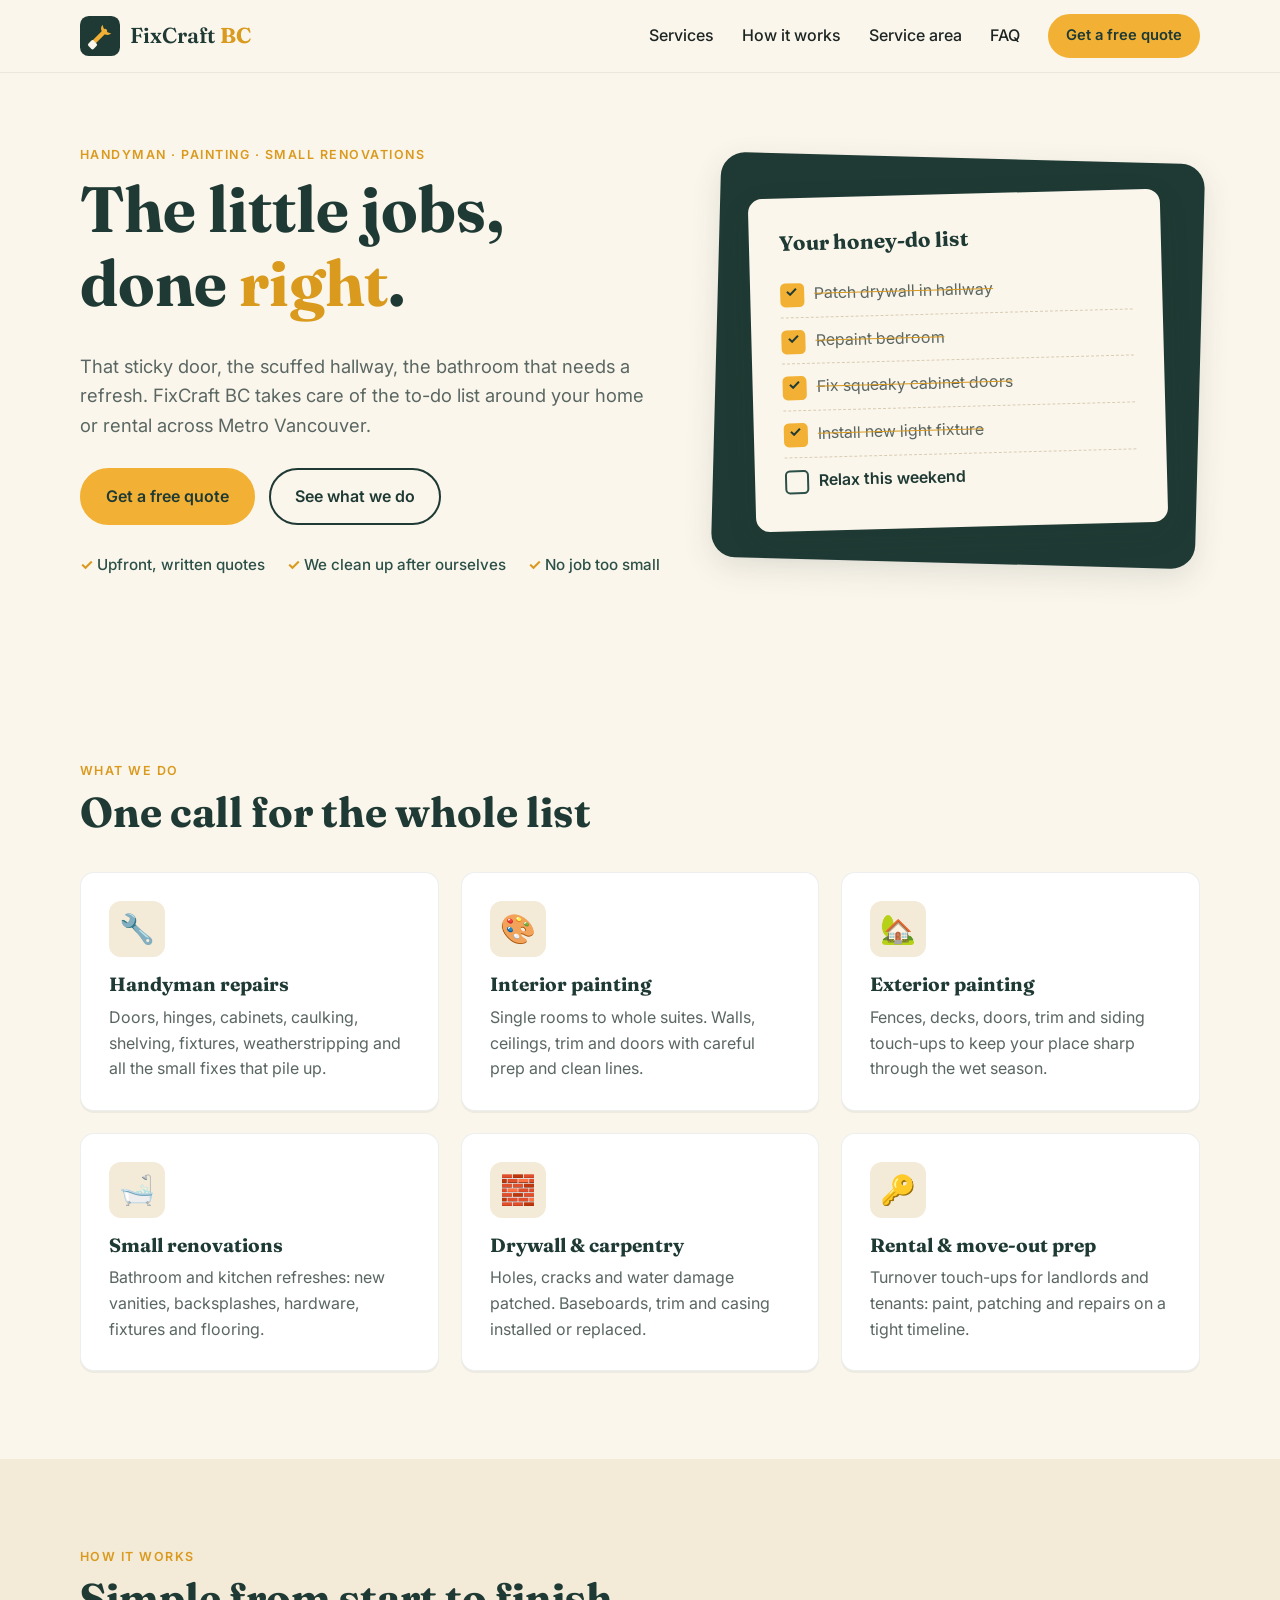
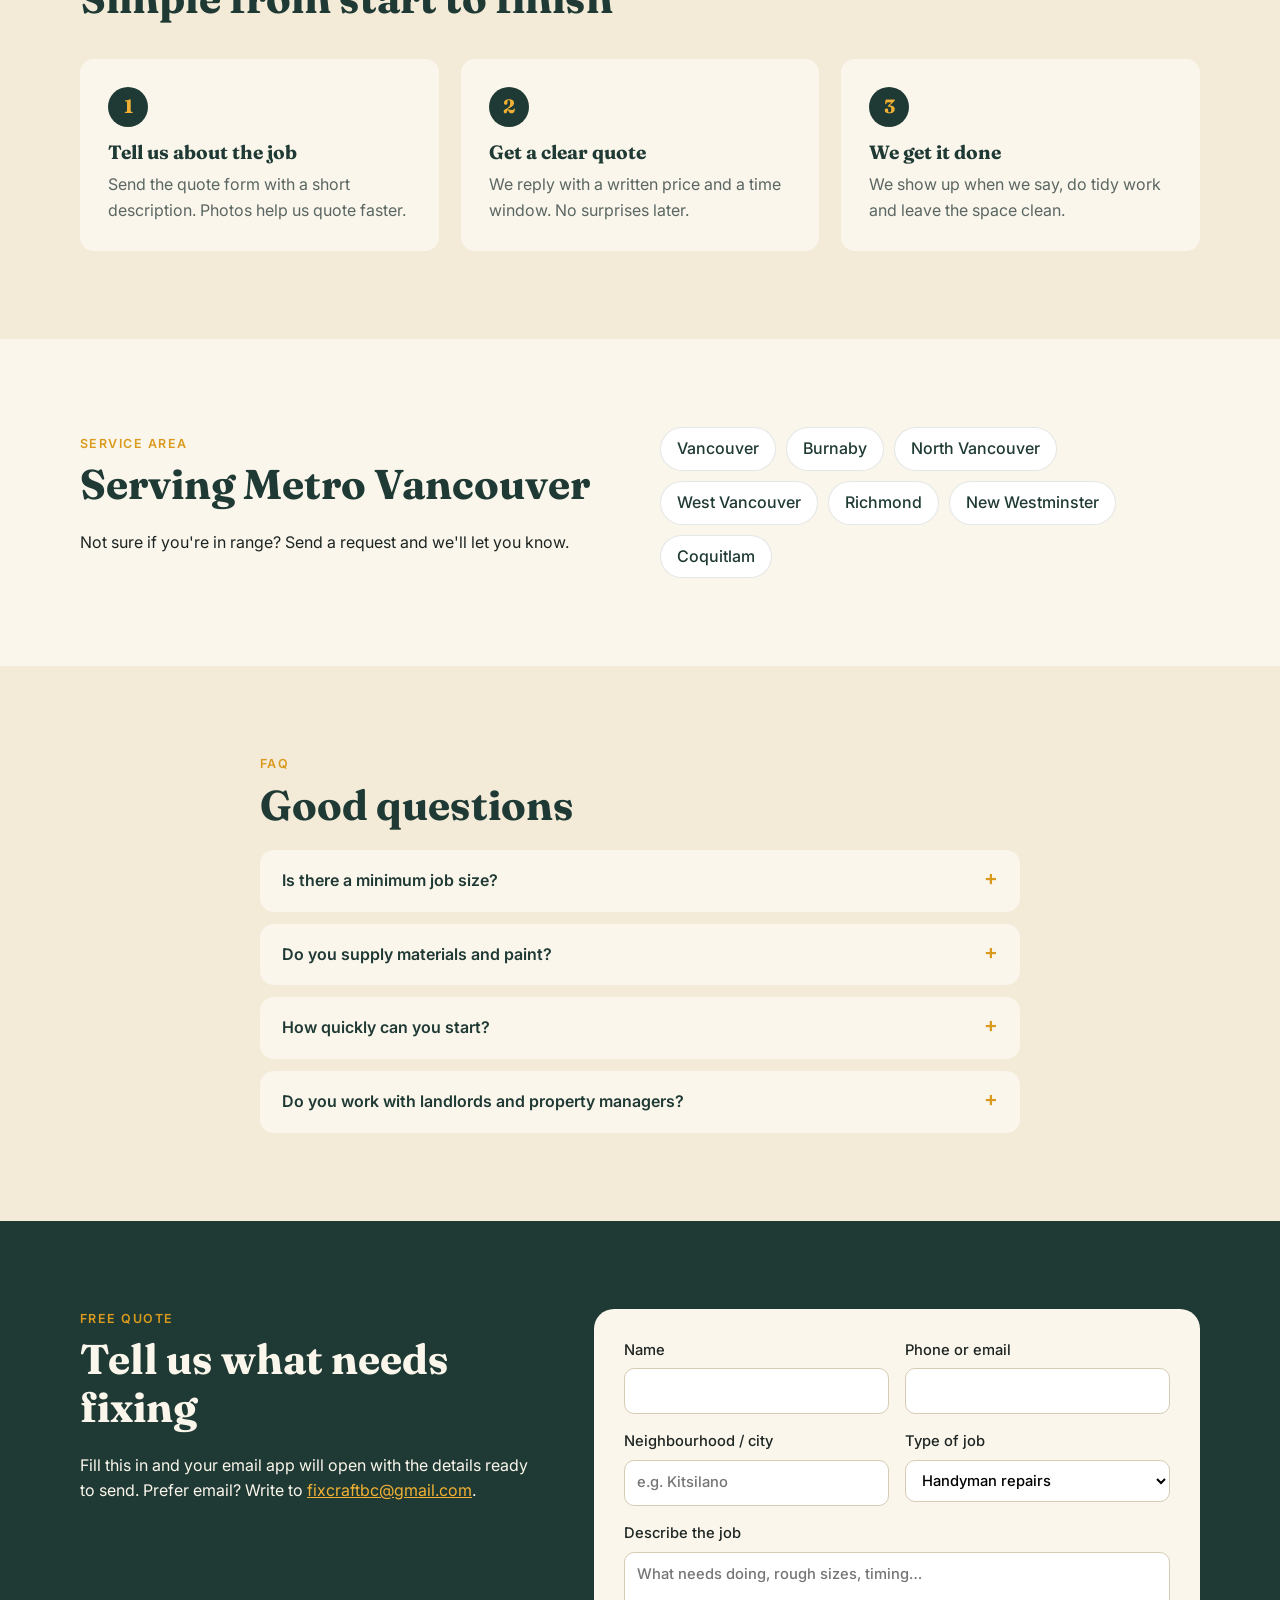
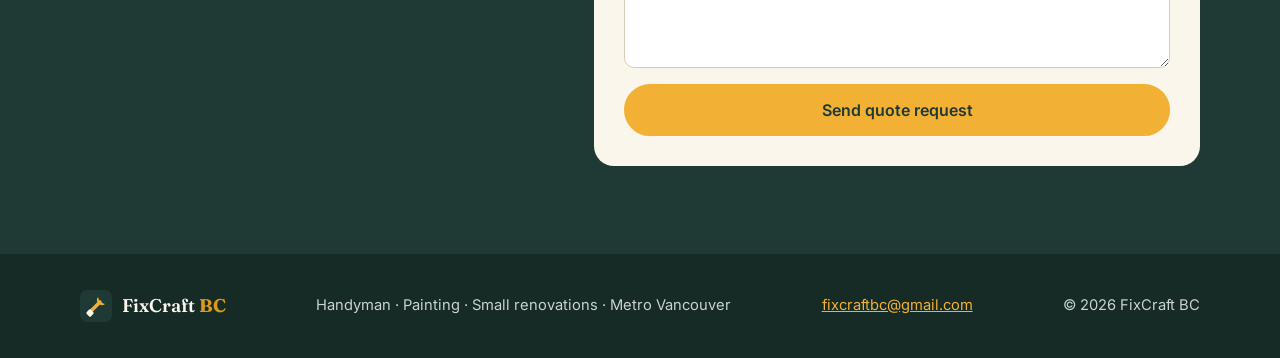
==== index.html @ 82fefc8e "Add FixCraft BC website Co-Authored-By: Claude Opus 5.5 <noreply@anthropic.com> Claude-Session: http" ====
<!doctype html>
<html lang="en">
  <head>
    <meta charset="utf-8">
    <meta name="viewport" content="width=device-width, initial-scale=1">
    <title>FixCraft BC | Handyman, Painting &amp; Small Renovations in Metro Vancouver</title>
    <meta
      name="description"
      content="FixCraft BC handles handyman repairs, interior and exterior painting, and small renovations across Metro Vancouver. Upfront quotes, tidy work, no job too small."
    >
    <meta name="robots" content="index,follow">
    <link rel="canonical" href="https://fixcraftbc.ca/">
    <link rel="icon" type="image/svg+xml" href="./logo.svg">
    <meta property="og:site_name" content="FixCraft BC">
    <meta property="og:title" content="FixCraft BC | Handyman, Painting &amp; Small Renovations">
    <meta property="og:description" content="Handyman repairs, painting and small renovations across Metro Vancouver. Upfront quotes, tidy work, no job too small.">
    <meta property="og:type" content="website">
    <meta property="og:url" content="https://fixcraftbc.ca/">
    <meta name="twitter:card" content="summary">
    <link rel="preconnect" href="https://fonts.googleapis.com">
    <link rel="preconnect" href="https://fonts.gstatic.com" crossorigin>
    <link href="https://fonts.googleapis.com/css2?family=Fraunces:opsz,wght@9..144,600;9..144,700&family=Inter:wght@400;500;600&display=swap" rel="stylesheet">
    <link rel="stylesheet" href="./styles.css">
    <script type="application/ld+json">
      {
        "@context": "https://schema.org",
        "@type": "HomeAndConstructionBusiness",
        "name": "FixCraft BC",
        "url": "https://fixcraftbc.ca/",
        "email": "fixcraftbc@gmail.com",
        "areaServed": ["Vancouver", "Burnaby", "North Vancouver", "West Vancouver", "Richmond", "New Westminster", "Coquitlam"],
        "address": {
          "@type": "PostalAddress",
          "addressLocality": "Vancouver",
          "addressRegion": "BC",
          "addressCountry": "CA"
        },
        "priceRange": "$$"
      }
    </script>
  </head>
  <body>
    <header class="site-header">
      <div class="container nav">
        <a class="brand" href="#top">
          <img src="./logo.svg" alt="" width="40" height="40">
          <span>FixCraft <strong>BC</strong></span>
        </a>
        <button class="nav-toggle" aria-expanded="false" aria-controls="nav-links" aria-label="Open menu">
          <span></span><span></span><span></span>
        </button>
        <nav id="nav-links" class="nav-links">
          <a href="#services">Services</a>
          <a href="#how">How it works</a>
          <a href="#areas">Service area</a>
          <a href="#faq">FAQ</a>
          <a class="btn btn-small" href="#quote">Get a free quote</a>
        </nav>
      </div>
    </header>

    <main id="top">
      <section class="hero">
        <div class="container hero-grid">
          <div class="hero-copy">
            <p class="eyebrow">Handyman · Painting · Small renovations</p>
            <h1>The little jobs, done <em>right</em>.</h1>
            <p class="lead">
              That sticky door, the scuffed hallway, the bathroom that needs a refresh.
              FixCraft BC takes care of the to-do list around your home or rental across Metro Vancouver.
            </p>
            <div class="hero-actions">
              <a class="btn" href="#quote">Get a free quote</a>
              <a class="btn btn-ghost" href="#services">See what we do</a>
            </div>
            <ul class="hero-points">
              <li>Upfront, written quotes</li>
              <li>We clean up after ourselves</li>
              <li>No job too small</li>
            </ul>
          </div>
          <div class="hero-card" aria-hidden="true">
            <div class="todo">
              <p class="todo-title">Your honey-do list</p>
              <ul>
                <li class="done">Patch drywall in hallway</li>
                <li class="done">Repaint bedroom</li>
                <li class="done">Fix squeaky cabinet doors</li>
                <li class="done">Install new light fixture</li>
                <li>Relax this weekend</li>
              </ul>
            </div>
          </div>
        </div>
      </section>

      <section id="services" class="section">
        <div class="container">
          <p class="eyebrow">What we do</p>
          <h2>One call for the whole list</h2>
          <div class="cards">
            <article class="card">
              <div class="icon">🔧</div>
              <h3>Handyman repairs</h3>
              <p>Doors, hinges, cabinets, caulking, shelving, fixtures, weatherstripping and all the small fixes that pile up.</p>
            </article>
            <article class="card">
              <div class="icon">🎨</div>
              <h3>Interior painting</h3>
              <p>Single rooms to whole suites. Walls, ceilings, trim and doors with careful prep and clean lines.</p>
            </article>
            <article class="card">
              <div class="icon">🏡</div>
              <h3>Exterior painting</h3>
              <p>Fences, decks, doors, trim and siding touch-ups to keep your place sharp through the wet season.</p>
            </article>
            <article class="card">
              <div class="icon">🛁</div>
              <h3>Small renovations</h3>
              <p>Bathroom and kitchen refreshes: new vanities, backsplashes, hardware, fixtures and flooring.</p>
            </article>
            <article class="card">
              <div class="icon">🧱</div>
              <h3>Drywall &amp; carpentry</h3>
              <p>Holes, cracks and water damage patched. Baseboards, trim and casing installed or replaced.</p>
            </article>
            <article class="card">
              <div class="icon">🔑</div>
              <h3>Rental &amp; move-out prep</h3>
              <p>Turnover touch-ups for landlords and tenants: paint, patching and repairs on a tight timeline.</p>
            </article>
          </div>
        </div>
      </section>

      <section id="how" class="section section-alt">
        <div class="container">
          <p class="eyebrow">How it works</p>
          <h2>Simple from start to finish</h2>
          <ol class="steps">
            <li>
              <span class="step-num">1</span>
              <h3>Tell us about the job</h3>
              <p>Send the quote form with a short description. Photos help us quote faster.</p>
            </li>
            <li>
              <span class="step-num">2</span>
              <h3>Get a clear quote</h3>
              <p>We reply with a written price and a time window. No surprises later.</p>
            </li>
            <li>
              <span class="step-num">3</span>
              <h3>We get it done</h3>
              <p>We show up when we say, do tidy work and leave the space clean.</p>
            </li>
          </ol>
        </div>
      </section>

      <section id="areas" class="section">
        <div class="container areas">
          <div>
            <p class="eyebrow">Service area</p>
            <h2>Serving Metro Vancouver</h2>
            <p>Not sure if you're in range? Send a request and we'll let you know.</p>
          </div>
          <ul class="area-list">
            <li>Vancouver</li>
            <li>Burnaby</li>
            <li>North Vancouver</li>
            <li>West Vancouver</li>
            <li>Richmond</li>
            <li>New Westminster</li>
            <li>Coquitlam</li>
          </ul>
        </div>
      </section>

      <section id="faq" class="section section-alt">
        <div class="container narrow">
          <p class="eyebrow">FAQ</p>
          <h2>Good questions</h2>
          <details>
            <summary>Is there a minimum job size?</summary>
            <p>No. Small jobs are what we're built for. Bundle a few items together and you'll get the most out of a visit.</p>
          </details>
          <details>
            <summary>Do you supply materials and paint?</summary>
            <p>Yes. We can pick up everything needed, or use materials you've already bought. Material costs are listed separately on your quote.</p>
          </details>
          <details>
            <summary>How quickly can you start?</summary>
            <p>It depends on the season and job size. Your quote will include the earliest available time window.</p>
          </details>
          <details>
            <summary>Do you work with landlords and property managers?</summary>
            <p>Yes. We handle rental turnovers and ongoing maintenance lists, and can coordinate access with tenants.</p>
          </details>
        </div>
      </section>

      <section id="quote" class="section quote">
        <div class="container quote-grid">
          <div>
            <p class="eyebrow">Free quote</p>
            <h2>Tell us what needs fixing</h2>
            <p>Fill this in and your email app will open with the details ready to send. Prefer email? Write to
              <a href="mailto:fixcraftbc@gmail.com">fixcraftbc@gmail.com</a>.</p>
          </div>
          <form id="quote-form" class="quote-form">
            <label>Name<input name="name" required autocomplete="name"></label>
            <label>Phone or email<input name="contact" required></label>
            <label>Neighbourhood / city<input name="area" placeholder="e.g. Kitsilano"></label>
            <label>Type of job
              <select name="type">
                <option>Handyman repairs</option>
                <option>Interior painting</option>
                <option>Exterior painting</option>
                <option>Small renovation</option>
                <option>Drywall / carpentry</option>
                <option>Rental / move-out prep</option>
                <option>Something else</option>
              </select>
            </label>
            <label class="full">Describe the job<textarea name="details" rows="4" required placeholder="What needs doing, rough sizes, timing…"></textarea></label>
            <button class="btn full" type="submit">Send quote request</button>
          </form>
        </div>
      </section>
    </main>

    <footer class="site-footer">
      <div class="container footer-grid">
        <div class="brand">
          <img src="./logo.svg" alt="" width="32" height="32">
          <span>FixCraft <strong>BC</strong></span>
        </div>
        <p>Handyman · Painting · Small renovations · Metro Vancouver</p>
        <p><a href="mailto:fixcraftbc@gmail.com">fixcraftbc@gmail.com</a></p>
        <p class="copy">© <span id="year">2026</span> FixCraft BC</p>
      </div>
    </footer>

    <script src="./script.js"></script>
  </body>
</html>
---- styles.css ----
:root {
  --green: #1f3a34;
  --green-2: #2c5047;
  --amber: #f2b134;
  --amber-dark: #d99a1e;
  --cream: #fbf6ec;
  --sand: #f3ead8;
  --ink: #1d2523;
  --muted: #5a6662;
  --radius: 14px;
  --shadow: 0 10px 30px rgba(31, 58, 52, 0.12);
}

* { box-sizing: border-box; }
html { scroll-behavior: smooth; }
body {
  margin: 0;
  font-family: "Inter", system-ui, -apple-system, sans-serif;
  color: var(--ink);
  background: var(--cream);
  line-height: 1.6;
}
img { max-width: 100%; }
a { color: var(--green-2); }
h1, h2, h3 { font-family: "Fraunces", Georgia, serif; line-height: 1.15; margin: 0 0 0.5em; color: var(--green); }
h1 { font-size: clamp(2.4rem, 5.5vw, 4rem); }
h1 em { font-style: normal; color: var(--amber-dark); }
h2 { font-size: clamp(1.8rem, 3.5vw, 2.6rem); }
h3 { font-size: 1.2rem; }

.container { width: min(1120px, 92%); margin: 0 auto; }
.narrow { max-width: 760px; }
.section { padding: 88px 0; }
.section-alt { background: var(--sand); }
.eyebrow {
  text-transform: uppercase;
  letter-spacing: 0.12em;
  font-size: 0.78rem;
  font-weight: 600;
  color: var(--amber-dark);
  margin: 0 0 0.6em;
}

.btn {
  display: inline-block;
  background: var(--amber);
  color: var(--green);
  font-weight: 600;
  text-decoration: none;
  padding: 0.85em 1.5em;
  border-radius: 999px;
  border: 2px solid var(--amber);
  cursor: pointer;
  font-size: 1rem;
  font-family: inherit;
  transition: background 0.15s, transform 0.15s;
}
.btn:hover { background: var(--amber-dark); border-color: var(--amber-dark); transform: translateY(-1px); }
.btn-ghost { background: transparent; border-color: var(--green); }
.btn-ghost:hover { background: var(--green); color: var(--cream); border-color: var(--green); }
.btn-small { padding: 0.55em 1.1em; font-size: 0.92rem; }

/* Header */
.site-header {
  position: sticky; top: 0; z-index: 10;
  background: rgba(251, 246, 236, 0.92);
  backdrop-filter: blur(8px);
  border-bottom: 1px solid rgba(31, 58, 52, 0.08);
}
.nav { display: flex; align-items: center; justify-content: space-between; height: 72px; }
.brand { display: flex; align-items: center; gap: 10px; text-decoration: none; color: var(--green); font-family: "Fraunces", serif; font-size: 1.35rem; font-weight: 600; }
.brand strong { color: var(--amber-dark); }
.nav-links { display: flex; align-items: center; gap: 28px; }
.nav-links a:not(.btn) { color: var(--ink); text-decoration: none; font-weight: 500; }
.nav-links a:not(.btn):hover { color: var(--amber-dark); }
.nav-toggle { display: none; background: none; border: 0; cursor: pointer; padding: 8px; }
.nav-toggle span { display: block; width: 24px; height: 2px; background: var(--green); margin: 5px 0; }

/* Hero */
.hero { padding: 72px 0 96px; }
.hero-grid { display: grid; grid-template-columns: 1.2fr 1fr; gap: 56px; align-items: center; }
.lead { font-size: 1.15rem; color: var(--muted); max-width: 34em; }
.hero-actions { display: flex; gap: 14px; flex-wrap: wrap; margin: 28px 0; }
.hero-points { list-style: none; padding: 0; margin: 0; display: flex; flex-wrap: wrap; gap: 10px 22px; color: var(--green-2); font-weight: 500; font-size: 0.95rem; }
.hero-points li::before { content: "✓ "; color: var(--amber-dark); font-weight: 700; }
.hero-card {
  background: var(--green);
  border-radius: 24px;
  padding: 36px;
  box-shadow: var(--shadow);
  transform: rotate(1.5deg);
}
.todo { background: var(--cream); border-radius: var(--radius); padding: 28px 30px; transform: rotate(-3deg); box-shadow: var(--shadow); }
.todo-title { font-family: "Fraunces", serif; font-size: 1.3rem; color: var(--green); margin: 0 0 12px; font-weight: 700; }
.todo ul { list-style: none; padding: 0; margin: 0; }
.todo li { padding: 10px 0 10px 34px; border-bottom: 1px dashed #d8ccb3; position: relative; }
.todo li:last-child { border-bottom: 0; font-weight: 600; color: var(--green); }
.todo li::before { content: ""; position: absolute; left: 0; top: 12px; width: 20px; height: 20px; border: 2px solid var(--green-2); border-radius: 5px; }
.todo li.done { color: var(--muted); text-decoration: line-through; text-decoration-color: var(--amber-dark); }
.todo li.done::before { background: var(--amber); border-color: var(--amber); }
.todo li.done::after { content: "✓"; position: absolute; left: 5px; top: 9px; color: var(--green); font-weight: 700; font-size: 0.9rem; }

/* Cards */
.cards { display: grid; grid-template-columns: repeat(3, 1fr); gap: 22px; margin-top: 36px; }
.card { background: #fff; border-radius: var(--radius); padding: 28px; box-shadow: 0 2px 0 rgba(31,58,52,0.06); border: 1px solid rgba(31,58,52,0.08); transition: transform 0.15s, box-shadow 0.15s; }
.card:hover { transform: translateY(-3px); box-shadow: var(--shadow); }
.card p { color: var(--muted); margin: 0; }
.icon { font-size: 1.8rem; width: 56px; height: 56px; display: grid; place-items: center; background: var(--sand); border-radius: 12px; margin-bottom: 16px; }

/* Steps */
.steps { list-style: none; padding: 0; margin: 36px 0 0; display: grid; grid-template-columns: repeat(3, 1fr); gap: 22px; }
.steps li { background: var(--cream); border-radius: var(--radius); padding: 28px; }
.steps p { color: var(--muted); margin: 0; }
.step-num { display: inline-grid; place-items: center; width: 40px; height: 40px; border-radius: 50%; background: var(--green); color: var(--amber); font-weight: 700; margin-bottom: 14px; font-family: "Fraunces", serif; font-size: 1.2rem; }

/* Areas */
.areas { display: grid; grid-template-columns: 1fr 1fr; gap: 40px; align-items: center; }
.area-list { list-style: none; padding: 0; margin: 0; display: flex; flex-wrap: wrap; gap: 10px; }
.area-list li { background: #fff; border: 1px solid rgba(31,58,52,0.12); padding: 8px 16px; border-radius: 999px; font-weight: 500; color: var(--green); }

/* FAQ */
details { background: var(--cream); border-radius: var(--radius); padding: 18px 22px; margin-top: 12px; }
summary { cursor: pointer; font-weight: 600; color: var(--green); list-style: none; display: flex; justify-content: space-between; }
summary::-webkit-details-marker { display: none; }
summary::after { content: "+"; font-size: 1.3rem; color: var(--amber-dark); line-height: 1; }
details[open] summary::after { content: "–"; }
details p { color: var(--muted); margin: 12px 0 0; }

/* Quote */
.quote { background: var(--green); color: var(--cream); }
.quote h2 { color: var(--cream); }
.quote a { color: var(--amber); }
.quote-grid { display: grid; grid-template-columns: 1fr 1.3fr; gap: 48px; align-items: start; }
.quote-form { display: grid; grid-template-columns: 1fr 1fr; gap: 16px; background: var(--cream); color: var(--ink); padding: 30px; border-radius: 20px; }
.quote-form label { display: flex; flex-direction: column; gap: 6px; font-weight: 500; font-size: 0.92rem; }
.quote-form input, .quote-form select, .quote-form textarea {
  font: inherit; padding: 0.7em 0.8em; border: 1px solid #d6cbb4; border-radius: 10px; background: #fff;
}
.quote-form input:focus, .quote-form select:focus, .quote-form textarea:focus { outline: 2px solid var(--amber); border-color: var(--amber); }
.full { grid-column: 1 / -1; }

/* Footer */
.site-footer { background: #162a26; color: #c9d3cf; padding: 36px 0; font-size: 0.92rem; }
.footer-grid { display: flex; flex-wrap: wrap; align-items: center; justify-content: space-between; gap: 12px 24px; }
.footer-grid p { margin: 0; }
.site-footer .brand { color: var(--cream); font-size: 1.15rem; }
.site-footer a { color: var(--amber); }

/* Responsive */
@media (max-width: 900px) {
  .hero-grid, .areas, .quote-grid { grid-template-columns: 1fr; }
  .hero-card { max-width: 440px; }
  .cards, .steps { grid-template-columns: 1fr 1fr; }
}
@media (max-width: 720px) {
  .nav-toggle { display: block; }
  .nav-links {
    display: none; position: absolute; top: 72px; left: 0; right: 0;
    flex-direction: column; align-items: flex-start; gap: 18px;
    background: var(--cream); padding: 20px 4% 28px; border-bottom: 1px solid rgba(31,58,52,0.1);
  }
  .nav-links.open { display: flex; }
  .section { padding: 64px 0; }
  .hero { padding: 40px 0 64px; }
  .cards, .steps, .quote-form { grid-template-columns: 1fr; }
}
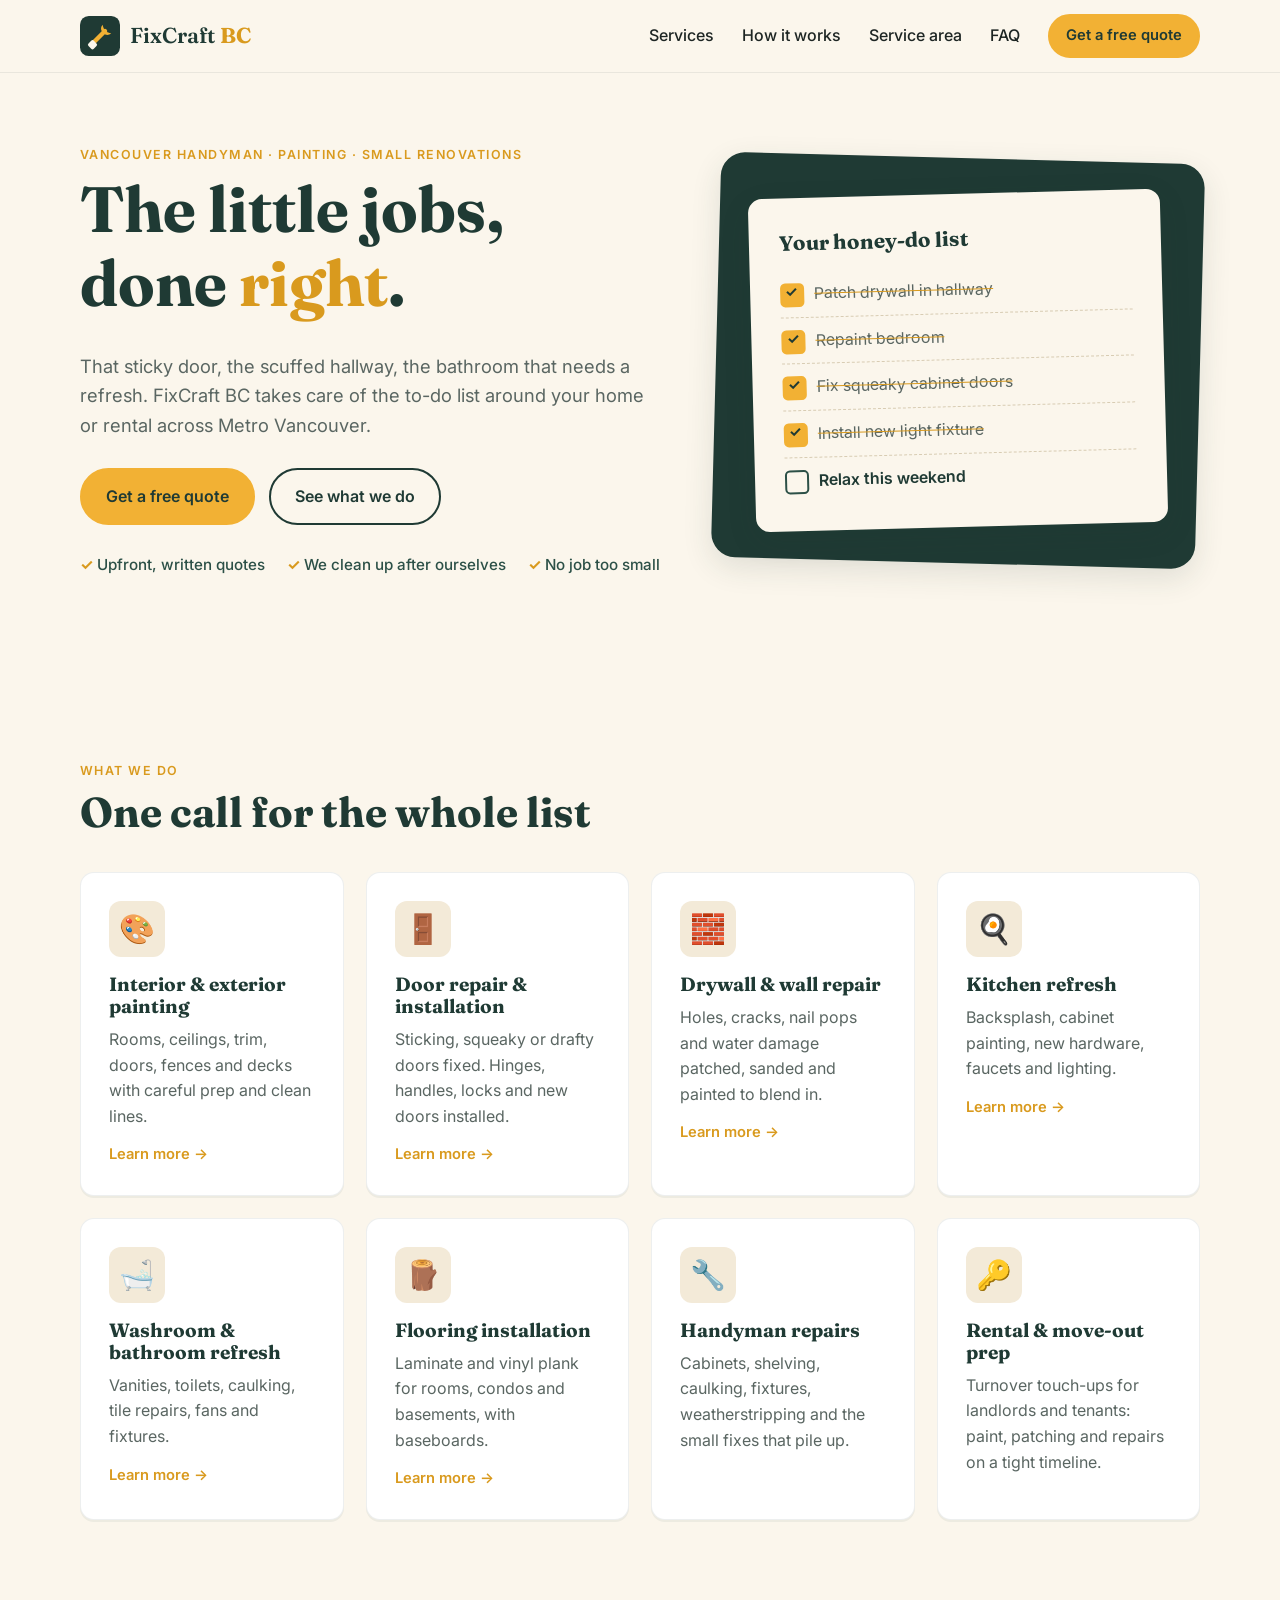
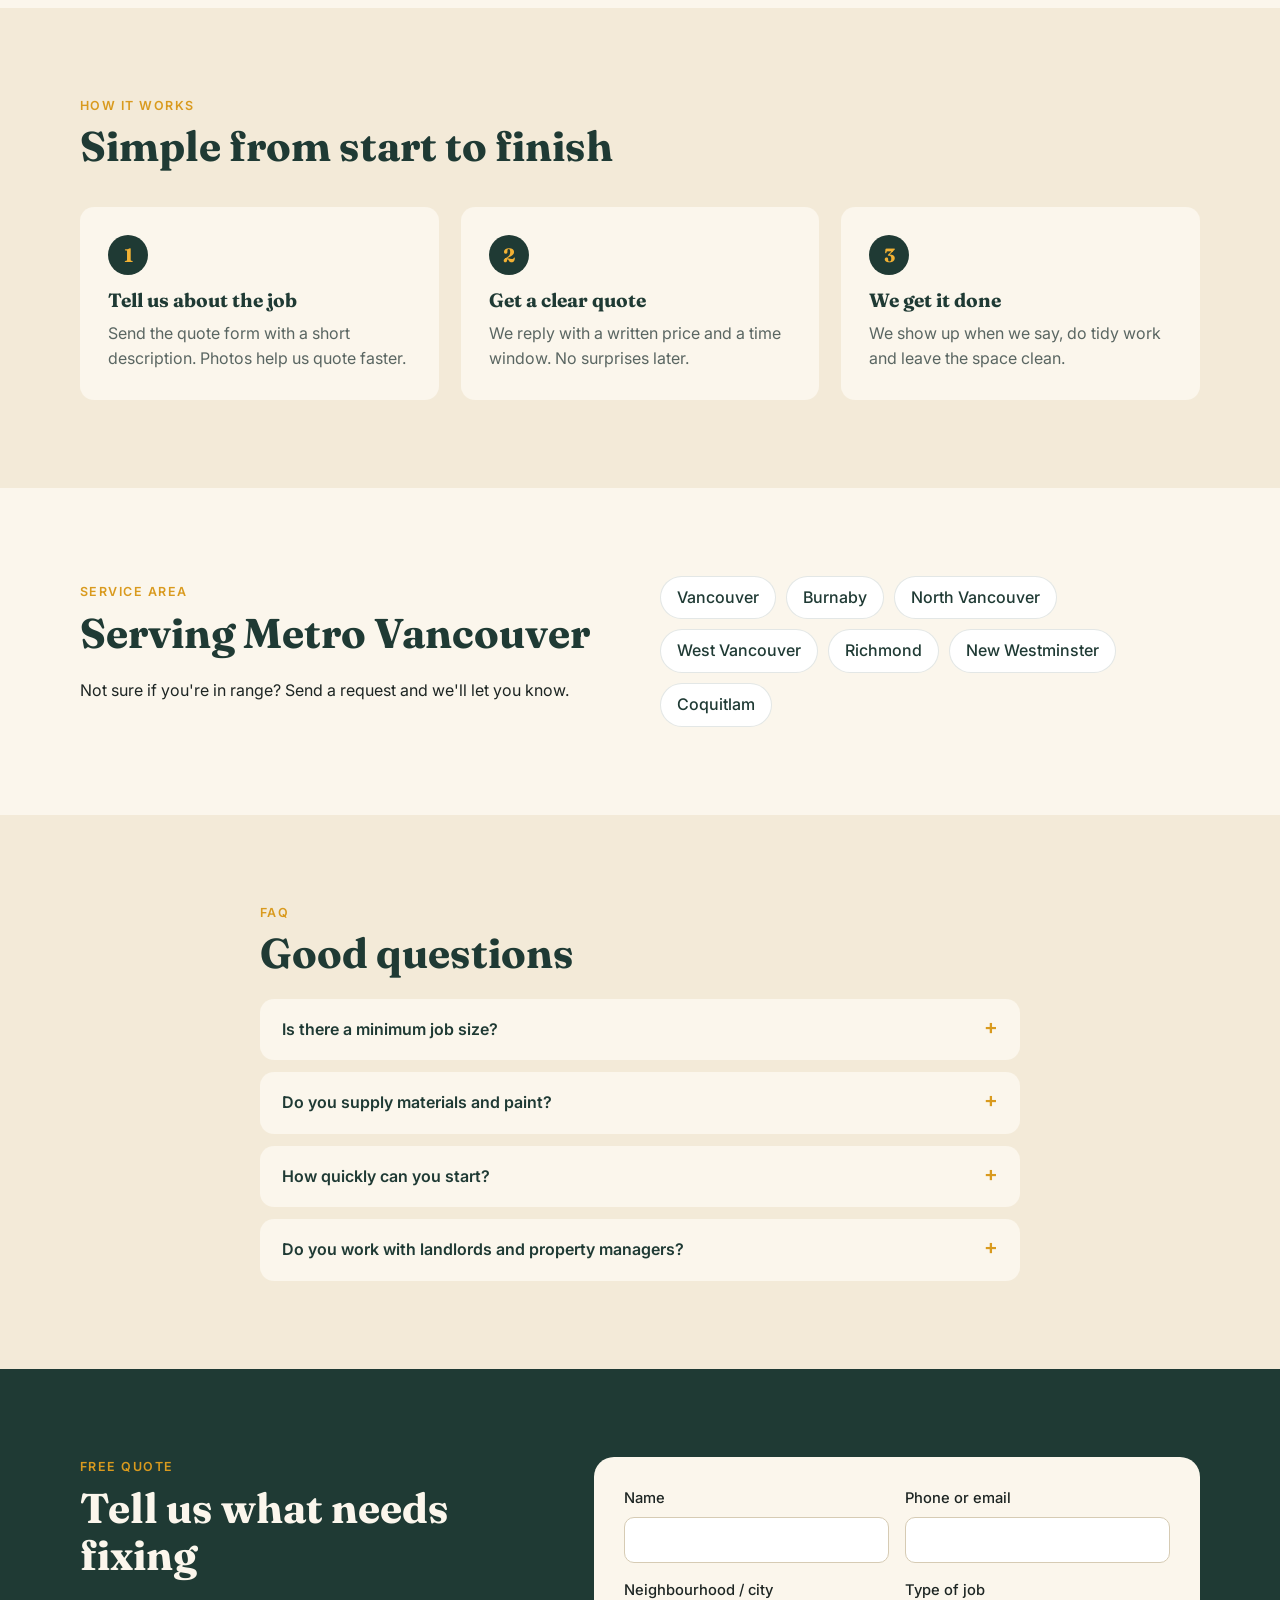
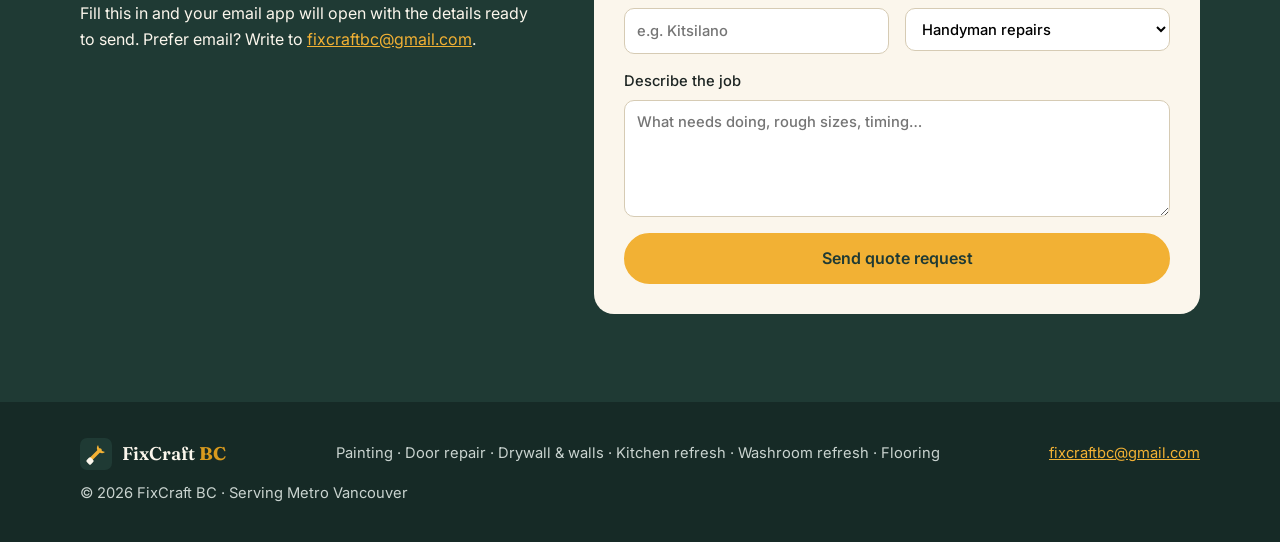
==== commit 668162d6: "Add service pages for painting, doors, drywall, kitchen, washroom, flooring Co-Authored-By: Claude O" ====
--- a/index.html
+++ b/index.html
@@ -1,12 +1,12 @@
 <!doctype html>
-<html lang="en">
+<html lang="en-CA">
   <head>
     <meta charset="utf-8">
     <meta name="viewport" content="width=device-width, initial-scale=1">
-    <title>FixCraft BC | Handyman, Painting &amp; Small Renovations in Metro Vancouver</title>
+    <title>Handyman, Painting &amp; Small Renovations in Vancouver | FixCraft BC</title>
     <meta
       name="description"
-      content="FixCraft BC handles handyman repairs, interior and exterior painting, and small renovations across Metro Vancouver. Upfront quotes, tidy work, no job too small."
+      content="Vancouver handyman for painting, door repair, drywall and wall repair, small kitchen and washroom renovations, and flooring. Serving Metro Vancouver. Free written quotes."
     >
     <meta name="robots" content="index,follow">
     <link rel="canonical" href="https://fixcraftbc.ca/">
@@ -63,7 +63,7 @@
       <section class="hero">
         <div class="container hero-grid">
           <div class="hero-copy">
-            <p class="eyebrow">Handyman · Painting · Small renovations</p>
+            <p class="eyebrow">Vancouver handyman · Painting · Small renovations</p>
             <h1>The little jobs, done <em>right</em>.</h1>
             <p class="lead">
               That sticky door, the scuffed hallway, the bathroom that needs a refresh.
@@ -99,36 +99,52 @@
           <p class="eyebrow">What we do</p>
           <h2>One call for the whole list</h2>
           <div class="cards">
+            <a class="card card-link" href="./painting/">
+              <div class="icon">🎨</div>
+              <h3>Interior &amp; exterior painting</h3>
+              <p>Rooms, ceilings, trim, doors, fences and decks with careful prep and clean lines.</p>
+              <span class="more">Learn more →</span>
+            </a>
+            <a class="card card-link" href="./door-repair/">
+              <div class="icon">🚪</div>
+              <h3>Door repair &amp; installation</h3>
+              <p>Sticking, squeaky or drafty doors fixed. Hinges, handles, locks and new doors installed.</p>
+              <span class="more">Learn more →</span>
+            </a>
+            <a class="card card-link" href="./drywall-repair/">
+              <div class="icon">🧱</div>
+              <h3>Drywall &amp; wall repair</h3>
+              <p>Holes, cracks, nail pops and water damage patched, sanded and painted to blend in.</p>
+              <span class="more">Learn more →</span>
+            </a>
+            <a class="card card-link" href="./kitchen-renovation/">
+              <div class="icon">🍳</div>
+              <h3>Kitchen refresh</h3>
+              <p>Backsplash, cabinet painting, new hardware, faucets and lighting.</p>
+              <span class="more">Learn more →</span>
+            </a>
+            <a class="card card-link" href="./bathroom-renovation/">
+              <div class="icon">🛁</div>
+              <h3>Washroom &amp; bathroom refresh</h3>
+              <p>Vanities, toilets, caulking, tile repairs, fans and fixtures.</p>
+              <span class="more">Learn more →</span>
+            </a>
+            <a class="card card-link" href="./flooring/">
+              <div class="icon">🪵</div>
+              <h3>Flooring installation</h3>
+              <p>Laminate and vinyl plank for rooms, condos and basements, with baseboards.</p>
+              <span class="more">Learn more →</span>
+            </a>
             <article class="card">
               <div class="icon">🔧</div>
               <h3>Handyman repairs</h3>
-              <p>Doors, hinges, cabinets, caulking, shelving, fixtures, weatherstripping and all the small fixes that pile up.</p>
-            </article>
-            <article class="card">
-              <div class="icon">🎨</div>
-              <h3>Interior painting</h3>
-              <p>Single rooms to whole suites. Walls, ceilings, trim and doors with careful prep and clean lines.</p>
-            </article>
-            <article class="card">
-              <div class="icon">🏡</div>
-              <h3>Exterior painting</h3>
-              <p>Fences, decks, doors, trim and siding touch-ups to keep your place sharp through the wet season.</p>
-            </article>
-            <article class="card">
-              <div class="icon">🛁</div>
-              <h3>Small renovations</h3>
-              <p>Bathroom and kitchen refreshes: new vanities, backsplashes, hardware, fixtures and flooring.</p>
-            </article>
-            <article class="card">
-              <div class="icon">🧱</div>
-              <h3>Drywall &amp; carpentry</h3>
-              <p>Holes, cracks and water damage patched. Baseboards, trim and casing installed or replaced.</p>
-            </article>
+              <p>Cabinets, shelving, caulking, fixtures, weatherstripping and the small fixes that pile up.</p>
+              </article>
             <article class="card">
               <div class="icon">🔑</div>
               <h3>Rental &amp; move-out prep</h3>
               <p>Turnover touch-ups for landlords and tenants: paint, patching and repairs on a tight timeline.</p>
-            </article>
+              </article>
           </div>
         </div>
       </section>
@@ -235,9 +251,9 @@
           <img src="./logo.svg" alt="" width="32" height="32">
           <span>FixCraft <strong>BC</strong></span>
         </div>
-        <p>Handyman · Painting · Small renovations · Metro Vancouver</p>
+        <p class="footer-links"><a href="./painting/">Painting</a> · <a href="./door-repair/">Door repair</a> · <a href="./drywall-repair/">Drywall & walls</a> · <a href="./kitchen-renovation/">Kitchen refresh</a> · <a href="./bathroom-renovation/">Washroom refresh</a> · <a href="./flooring/">Flooring</a></p>
         <p><a href="mailto:fixcraftbc@gmail.com">fixcraftbc@gmail.com</a></p>
-        <p class="copy">© <span id="year">2026</span> FixCraft BC</p>
+        <p class="copy">© <span id="year">2026</span> FixCraft BC · Serving Metro Vancouver</p>
       </div>
     </footer>
 
--- a/styles.css
+++ b/styles.css
@@ -101,7 +101,7 @@
 .todo li.done::after { content: "✓"; position: absolute; left: 5px; top: 9px; color: var(--green); font-weight: 700; font-size: 0.9rem; }
 
 /* Cards */
-.cards { display: grid; grid-template-columns: repeat(3, 1fr); gap: 22px; margin-top: 36px; }
+.cards { display: grid; grid-template-columns: repeat(4, 1fr); gap: 22px; margin-top: 36px; }
 .card { background: #fff; border-radius: var(--radius); padding: 28px; box-shadow: 0 2px 0 rgba(31,58,52,0.06); border: 1px solid rgba(31,58,52,0.08); transition: transform 0.15s, box-shadow 0.15s; }
 .card:hover { transform: translateY(-3px); box-shadow: var(--shadow); }
 .card p { color: var(--muted); margin: 0; }
@@ -146,11 +146,37 @@
 .site-footer .brand { color: var(--cream); font-size: 1.15rem; }
 .site-footer a { color: var(--amber); }
 
+
+/* Linked service cards */
+.card-link { display: block; text-decoration: none; color: inherit; }
+.card-link .more { display: inline-block; margin-top: 14px; font-weight: 600; color: var(--amber-dark); font-size: 0.92rem; }
+.card-link:hover h3 { color: var(--amber-dark); }
+
+/* Service pages */
+.page-hero { padding: 56px 0 64px; background: linear-gradient(180deg, var(--cream), var(--sand)); }
+.page-hero h1 { font-size: clamp(2.1rem, 4.5vw, 3.2rem); max-width: 18em; }
+.crumbs { font-size: 0.9rem; color: var(--muted); margin-bottom: 14px; }
+.crumbs a { color: var(--muted); }
+.service-grid { display: grid; grid-template-columns: 1fr 1fr; gap: 48px; }
+.checklist { list-style: none; padding: 0; margin: 0; }
+.checklist li { padding: 10px 0 10px 32px; position: relative; border-bottom: 1px dashed #e2d7bf; }
+.checklist li::before { content: "✓"; position: absolute; left: 0; top: 9px; width: 22px; height: 22px; border-radius: 6px; background: var(--amber); color: var(--green); font-weight: 700; display: grid; place-items: center; font-size: 0.85rem; }
+.prose p { color: var(--muted); }
+.related { list-style: none; padding: 0; margin: 20px 0 0; display: flex; flex-wrap: wrap; gap: 10px; }
+.related a { display: inline-block; background: #fff; border: 1px solid rgba(31,58,52,0.12); padding: 10px 18px; border-radius: 999px; text-decoration: none; font-weight: 600; color: var(--green); }
+.related a:hover { border-color: var(--amber); color: var(--amber-dark); }
+.cta-band { background: var(--green); padding: 56px 0; }
+.cta-inner { display: flex; align-items: center; justify-content: space-between; gap: 20px; flex-wrap: wrap; }
+.cta-band h2 { color: var(--cream); margin: 0; }
+.footer-links a { color: #c9d3cf; text-decoration: none; }
+.footer-links a:hover { color: var(--amber); }
+
 /* Responsive */
 @media (max-width: 900px) {
   .hero-grid, .areas, .quote-grid { grid-template-columns: 1fr; }
   .hero-card { max-width: 440px; }
   .cards, .steps { grid-template-columns: 1fr 1fr; }
+  .service-grid { grid-template-columns: 1fr; }
 }
 @media (max-width: 720px) {
   .nav-toggle { display: block; }
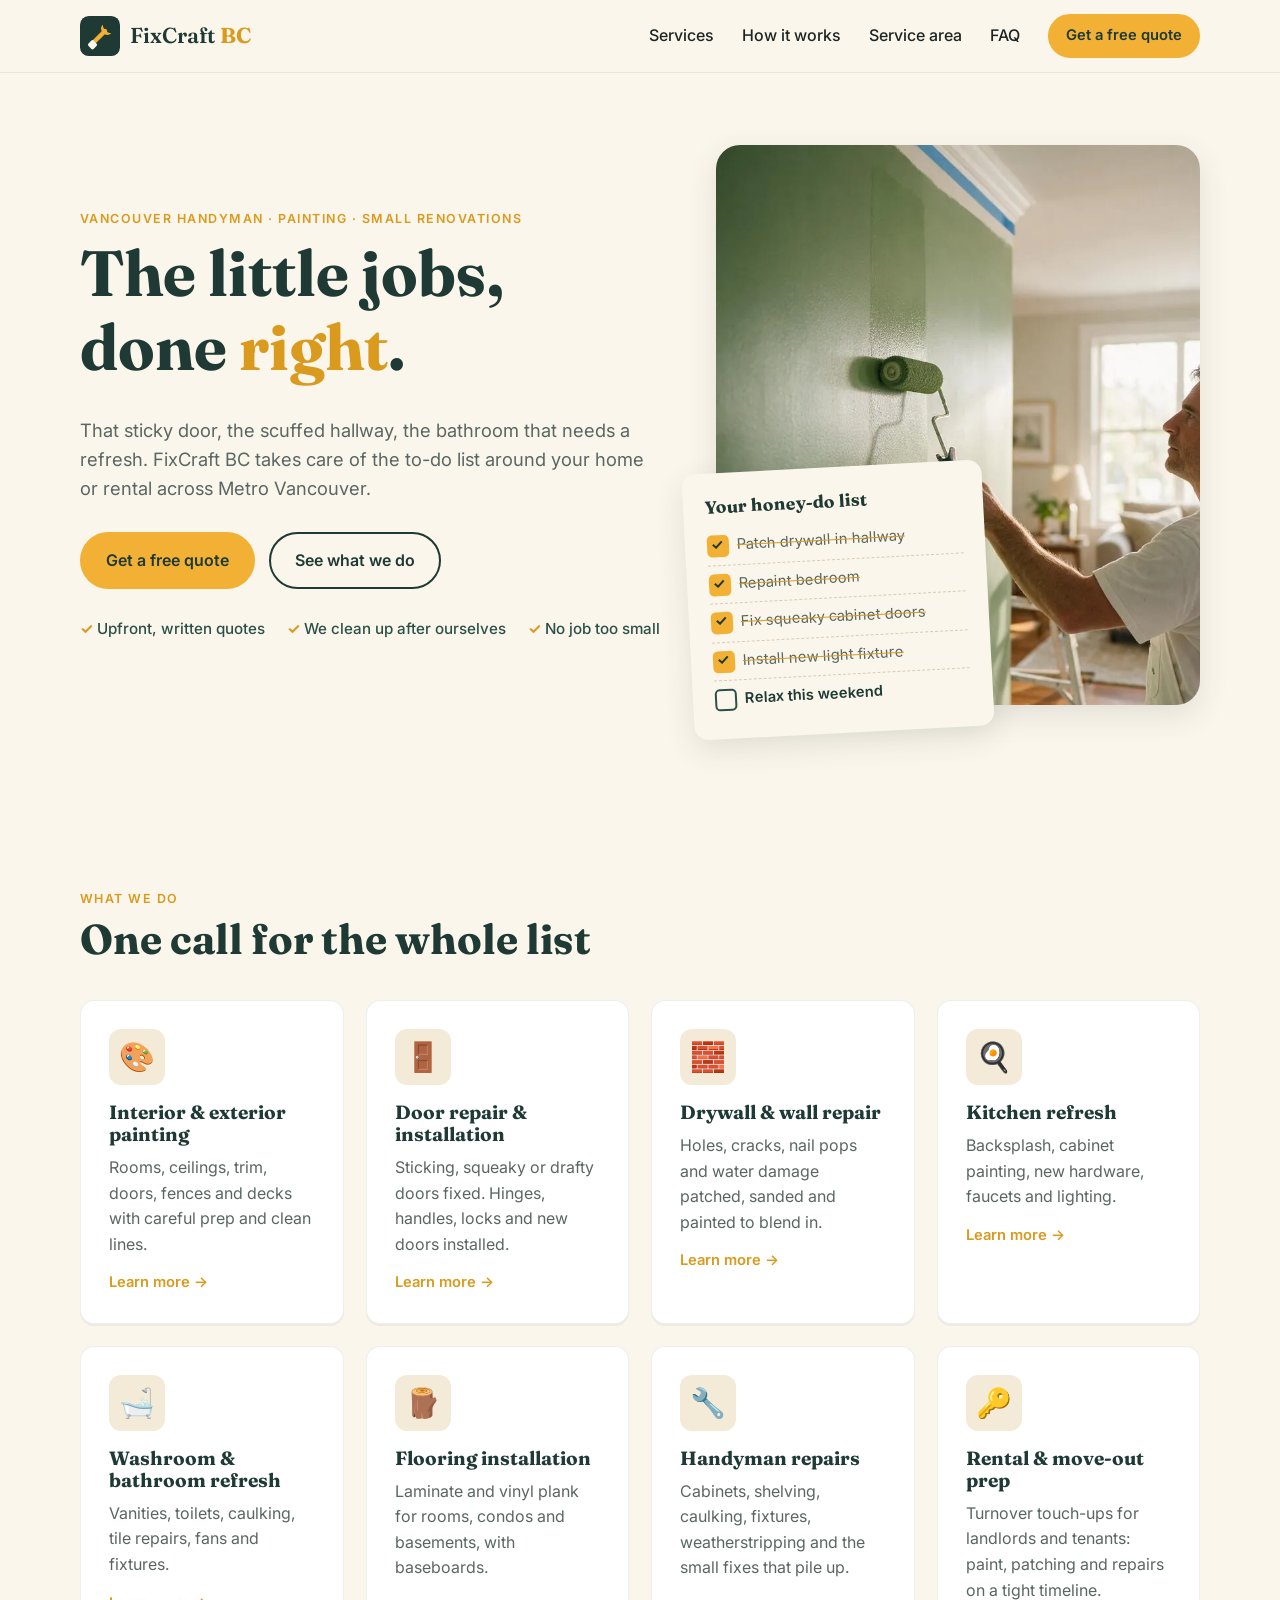
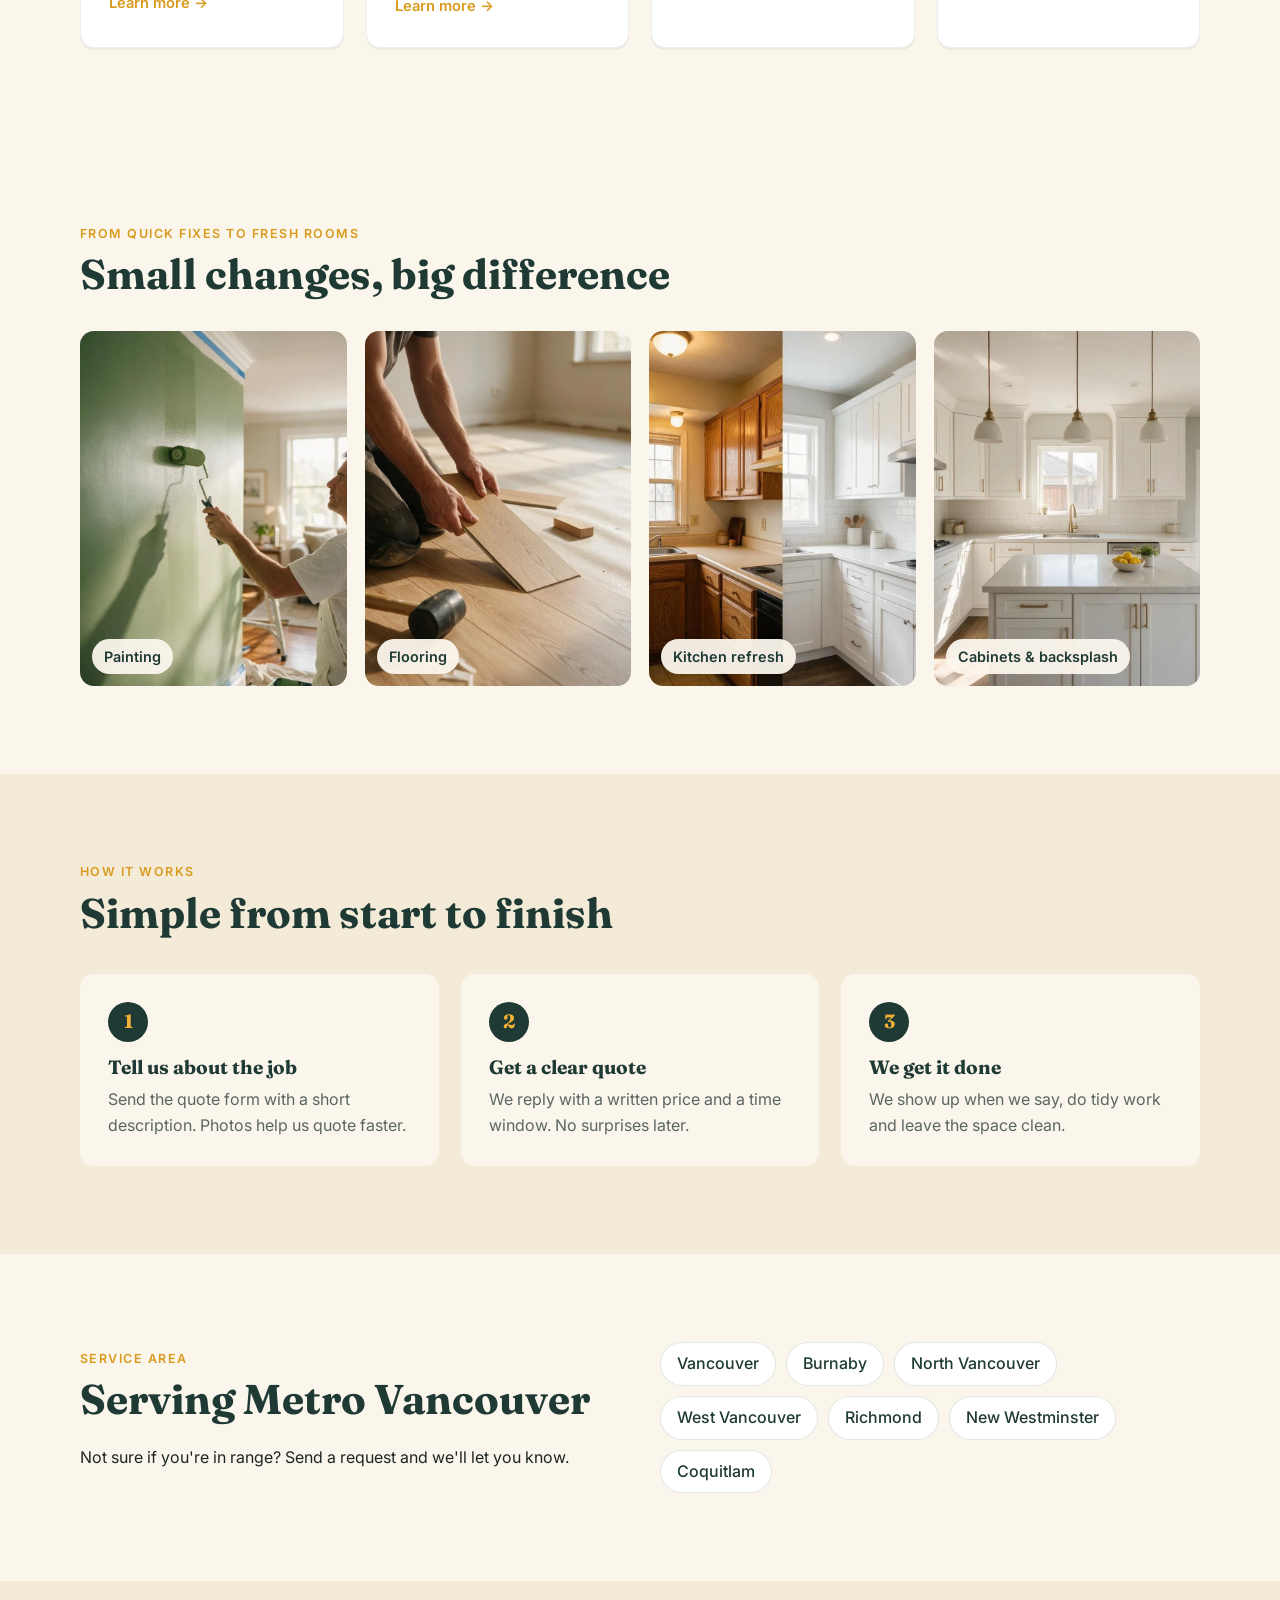
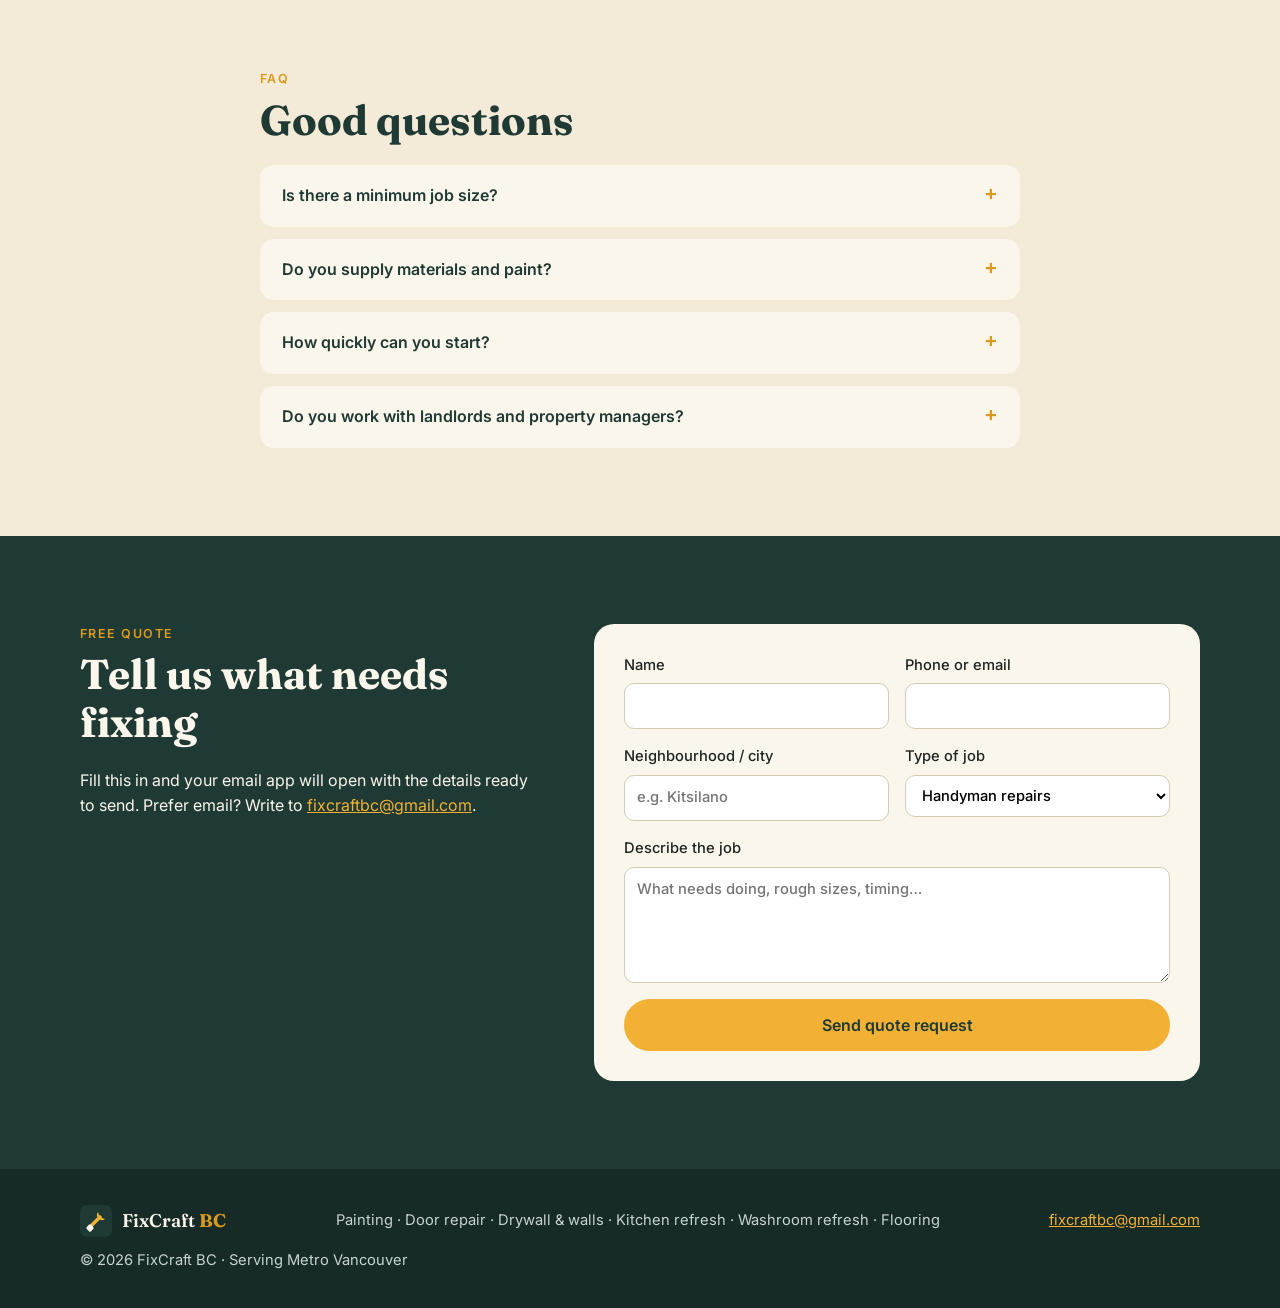
==== commit 36f94008: "Add photos to homepage, painting, flooring and kitchen pages Co-Authored-By: Claude Opus 5.5 <norepl" ====
--- a/index.html
+++ b/index.html
@@ -16,27 +16,127 @@
     <meta property="og:description" content="Handyman repairs, painting and small renovations across Metro Vancouver. Upfront quotes, tidy work, no job too small.">
     <meta property="og:type" content="website">
     <meta property="og:url" content="https://fixcraftbc.ca/">
-    <meta name="twitter:card" content="summary">
+    <meta property="og:image" content="https://fixcraftbc.ca/images/og-kitchen.jpg">
+    <meta name="twitter:card" content="summary_large_image">
+    <meta name="twitter:image" content="https://fixcraftbc.ca/images/og-kitchen.jpg">
     <link rel="preconnect" href="https://fonts.googleapis.com">
     <link rel="preconnect" href="https://fonts.gstatic.com" crossorigin>
     <link href="https://fonts.googleapis.com/css2?family=Fraunces:opsz,wght@9..144,600;9..144,700&family=Inter:wght@400;500;600&display=swap" rel="stylesheet">
     <link rel="stylesheet" href="./styles.css">
     <script type="application/ld+json">
-      {
-        "@context": "https://schema.org",
-        "@type": "HomeAndConstructionBusiness",
-        "name": "FixCraft BC",
-        "url": "https://fixcraftbc.ca/",
-        "email": "fixcraftbc@gmail.com",
-        "areaServed": ["Vancouver", "Burnaby", "North Vancouver", "West Vancouver", "Richmond", "New Westminster", "Coquitlam"],
-        "address": {
-          "@type": "PostalAddress",
-          "addressLocality": "Vancouver",
-          "addressRegion": "BC",
-          "addressCountry": "CA"
-        },
-        "priceRange": "$$"
+{
+  "@context": "https://schema.org",
+  "@type": "HomeAndConstructionBusiness",
+  "name": "FixCraft BC",
+  "url": "https://fixcraftbc.ca/",
+  "email": "fixcraftbc@gmail.com",
+  "areaServed": [
+    {
+      "@type": "City",
+      "name": "Vancouver"
+    },
+    {
+      "@type": "City",
+      "name": "Burnaby"
+    },
+    {
+      "@type": "City",
+      "name": "North Vancouver"
+    },
+    {
+      "@type": "City",
+      "name": "West Vancouver"
+    },
+    {
+      "@type": "City",
+      "name": "Richmond"
+    },
+    {
+      "@type": "City",
+      "name": "New Westminster"
+    },
+    {
+      "@type": "City",
+      "name": "Coquitlam"
+    }
+  ],
+  "address": {
+    "@type": "PostalAddress",
+    "addressLocality": "Vancouver",
+    "addressRegion": "BC",
+    "addressCountry": "CA"
+  },
+  "priceRange": "$$",
+  "description": "Handyman, painting and small renovation service for homes, condos and rentals in Metro Vancouver, BC.",
+  "knowsAbout": [
+    "House painting",
+    "Door repair",
+    "Drywall repair",
+    "Kitchen renovation",
+    "Bathroom renovation",
+    "Washroom renovation",
+    "Flooring installation",
+    "Handyman services"
+  ],
+  "hasOfferCatalog": {
+    "@type": "OfferCatalog",
+    "name": "Home repair and renovation services",
+    "itemListElement": [
+      {
+        "@type": "Offer",
+        "itemOffered": {
+          "@type": "Service",
+          "name": "Interior and exterior painting",
+          "url": "https://fixcraftbc.ca/painting/"
+        }
+      },
+      {
+        "@type": "Offer",
+        "itemOffered": {
+          "@type": "Service",
+          "name": "Door repair and installation",
+          "url": "https://fixcraftbc.ca/door-repair/"
+        }
+      },
+      {
+        "@type": "Offer",
+        "itemOffered": {
+          "@type": "Service",
+          "name": "Drywall and wall repair",
+          "url": "https://fixcraftbc.ca/drywall-repair/"
+        }
+      },
+      {
+        "@type": "Offer",
+        "itemOffered": {
+          "@type": "Service",
+          "name": "Small kitchen renovations",
+          "url": "https://fixcraftbc.ca/kitchen-renovation/"
+        }
+      },
+      {
+        "@type": "Offer",
+        "itemOffered": {
+          "@type": "Service",
+          "name": "Bathroom and washroom renovations",
+          "url": "https://fixcraftbc.ca/bathroom-renovation/"
+        }
+      },
+      {
+        "@type": "Offer",
+        "itemOffered": {
+          "@type": "Service",
+          "name": "Flooring installation",
+          "url": "https://fixcraftbc.ca/flooring/"
+        }
       }
+    ]
+  },
+  "image": [
+    "https://fixcraftbc.ca/images/og-kitchen.jpg"
+  ],
+  "logo": "https://fixcraftbc.ca/logo.svg"
+}
     </script>
   </head>
   <body>
@@ -79,8 +179,9 @@
               <li>No job too small</li>
             </ul>
           </div>
-          <div class="hero-card" aria-hidden="true">
-            <div class="todo">
+          <div class="hero-visual">
+            <img class="hero-photo" src="./images/painter-rolling-wall.webp" alt="Painter rolling sage green paint onto a living room wall in a Vancouver home" width="736" height="1312" fetchpriority="high" decoding="async">
+            <div class="todo" aria-hidden="true">
               <p class="todo-title">Your honey-do list</p>
               <ul>
                 <li class="done">Patch drywall in hallway</li>
@@ -145,6 +246,31 @@
               <h3>Rental &amp; move-out prep</h3>
               <p>Turnover touch-ups for landlords and tenants: paint, patching and repairs on a tight timeline.</p>
               </article>
+          </div>
+        </div>
+      </section>
+
+      <section class="section gallery-section" aria-label="Painting, flooring and kitchen work">
+        <div class="container">
+          <p class="eyebrow">From quick fixes to fresh rooms</p>
+          <h2>Small changes, big difference</h2>
+          <div class="gallery">
+            <a class="tile" href="./painting/">
+              <img src="./images/painter-rolling-wall.webp" alt="Interior wall being painted sage green with a roller" width="736" height="1312" loading="lazy" decoding="async">
+              <span>Painting</span>
+            </a>
+            <a class="tile" href="./flooring/">
+              <img src="./images/vinyl-plank-flooring-install.webp" alt="Light oak vinyl plank flooring being installed" width="736" height="1312" loading="lazy" decoding="async">
+              <span>Flooring</span>
+            </a>
+            <a class="tile" href="./kitchen-renovation/">
+              <img src="./images/kitchen-refresh-before-after.webp" alt="Kitchen refresh before and after: oak cabinets to white shaker cabinets and subway tile" width="736" height="1312" loading="lazy" decoding="async">
+              <span>Kitchen refresh</span>
+            </a>
+            <a class="tile" href="./kitchen-renovation/">
+              <img src="./images/white-kitchen-refresh.webp" alt="Bright white kitchen with shaker cabinets, brass hardware and pendant lights" width="736" height="1312" loading="lazy" decoding="async">
+              <span>Cabinets &amp; backsplash</span>
+            </a>
           </div>
         </div>
       </section>
--- a/styles.css
+++ b/styles.css
@@ -171,12 +171,34 @@
 .footer-links a { color: #c9d3cf; text-decoration: none; }
 .footer-links a:hover { color: var(--amber); }
 
+/* Photos */
+.hero-visual { position: relative; }
+.hero-photo { display: block; width: 100%; height: auto; max-height: 560px; aspect-ratio: 4 / 5; object-fit: cover; object-position: 50% 35%; border-radius: 24px; box-shadow: var(--shadow); }
+.hero-visual .todo { position: absolute; left: -28px; bottom: -28px; width: min(300px, 80%); padding: 20px 22px; transform: rotate(-3deg); }
+.hero-visual .todo li { padding: 7px 0 7px 30px; font-size: 0.92rem; }
+.hero-visual .todo li::before { top: 8px; width: 18px; height: 18px; }
+.hero-visual .todo li.done::after { top: 5px; left: 4px; }
+.hero-visual .todo-title { font-size: 1.1rem; margin-bottom: 6px; }
+.gallery { display: grid; grid-template-columns: repeat(4, 1fr); gap: 18px; margin-top: 32px; }
+.tile { position: relative; display: block; border-radius: var(--radius); overflow: hidden; aspect-ratio: 3 / 4; }
+.tile img { width: 100%; height: 100%; object-fit: cover; transition: transform 0.3s; }
+.tile:hover img { transform: scale(1.04); }
+.tile span { position: absolute; left: 12px; bottom: 12px; background: rgba(251,246,236,0.95); color: var(--green); font-weight: 600; font-size: 0.9rem; padding: 6px 12px; border-radius: 999px; }
+.page-hero-grid { display: grid; grid-template-columns: 1.2fr 1fr; gap: 48px; align-items: center; }
+.page-hero-img, .prose-img { margin: 0; }
+.page-hero-img img { display: block; width: 100%; height: auto; max-height: 520px; aspect-ratio: 4 / 5; object-fit: cover; border-radius: 20px; box-shadow: var(--shadow); }
+.prose-img img { display: block; width: 100%; height: auto; max-height: 380px; aspect-ratio: 4 / 3; object-fit: cover; object-position: 50% 60%; border-radius: var(--radius); margin-top: 8px; }
+
 /* Responsive */
 @media (max-width: 900px) {
   .hero-grid, .areas, .quote-grid { grid-template-columns: 1fr; }
   .hero-card { max-width: 440px; }
   .cards, .steps { grid-template-columns: 1fr 1fr; }
   .service-grid { grid-template-columns: 1fr; }
+  .page-hero-grid { grid-template-columns: 1fr; }
+  .page-hero-img img { aspect-ratio: 4 / 3; }
+  .gallery { grid-template-columns: 1fr 1fr; }
+  .hero-visual { max-width: 460px; }
 }
 @media (max-width: 720px) {
   .nav-toggle { display: block; }
@@ -189,4 +211,9 @@
   .section { padding: 64px 0; }
   .hero { padding: 40px 0 64px; }
   .cards, .steps, .quote-form { grid-template-columns: 1fr; }
-}
+  .hero-visual .todo { left: auto; right: -6px; bottom: -22px; width: 62%; padding: 12px 14px; }
+  .hero-visual .todo li { font-size: 0.78rem; padding: 4px 0 4px 24px; }
+  .hero-visual .todo li::before { top: 5px; width: 15px; height: 15px; }
+  .hero-visual .todo li.done::after { top: 2px; left: 3px; font-size: 0.75rem; }
+  .hero-visual .todo-title { font-size: 0.95rem; }
+}
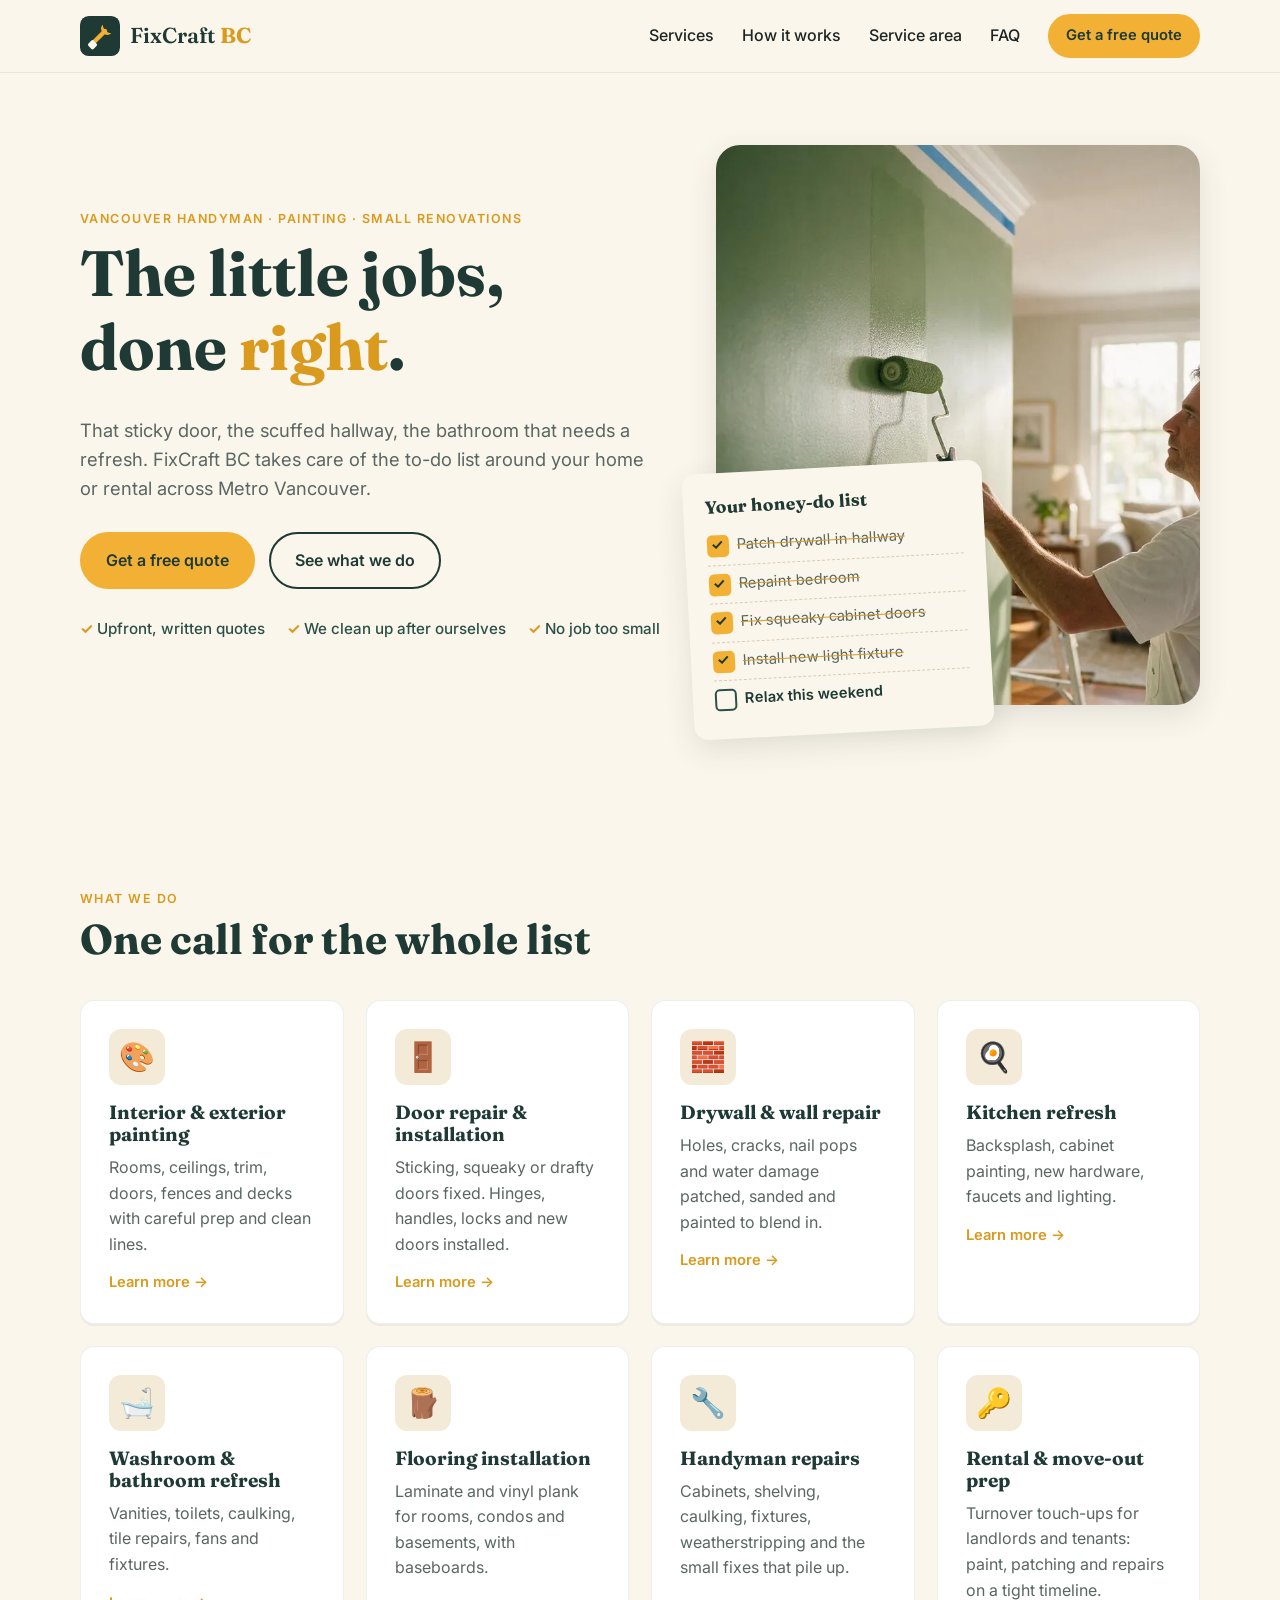
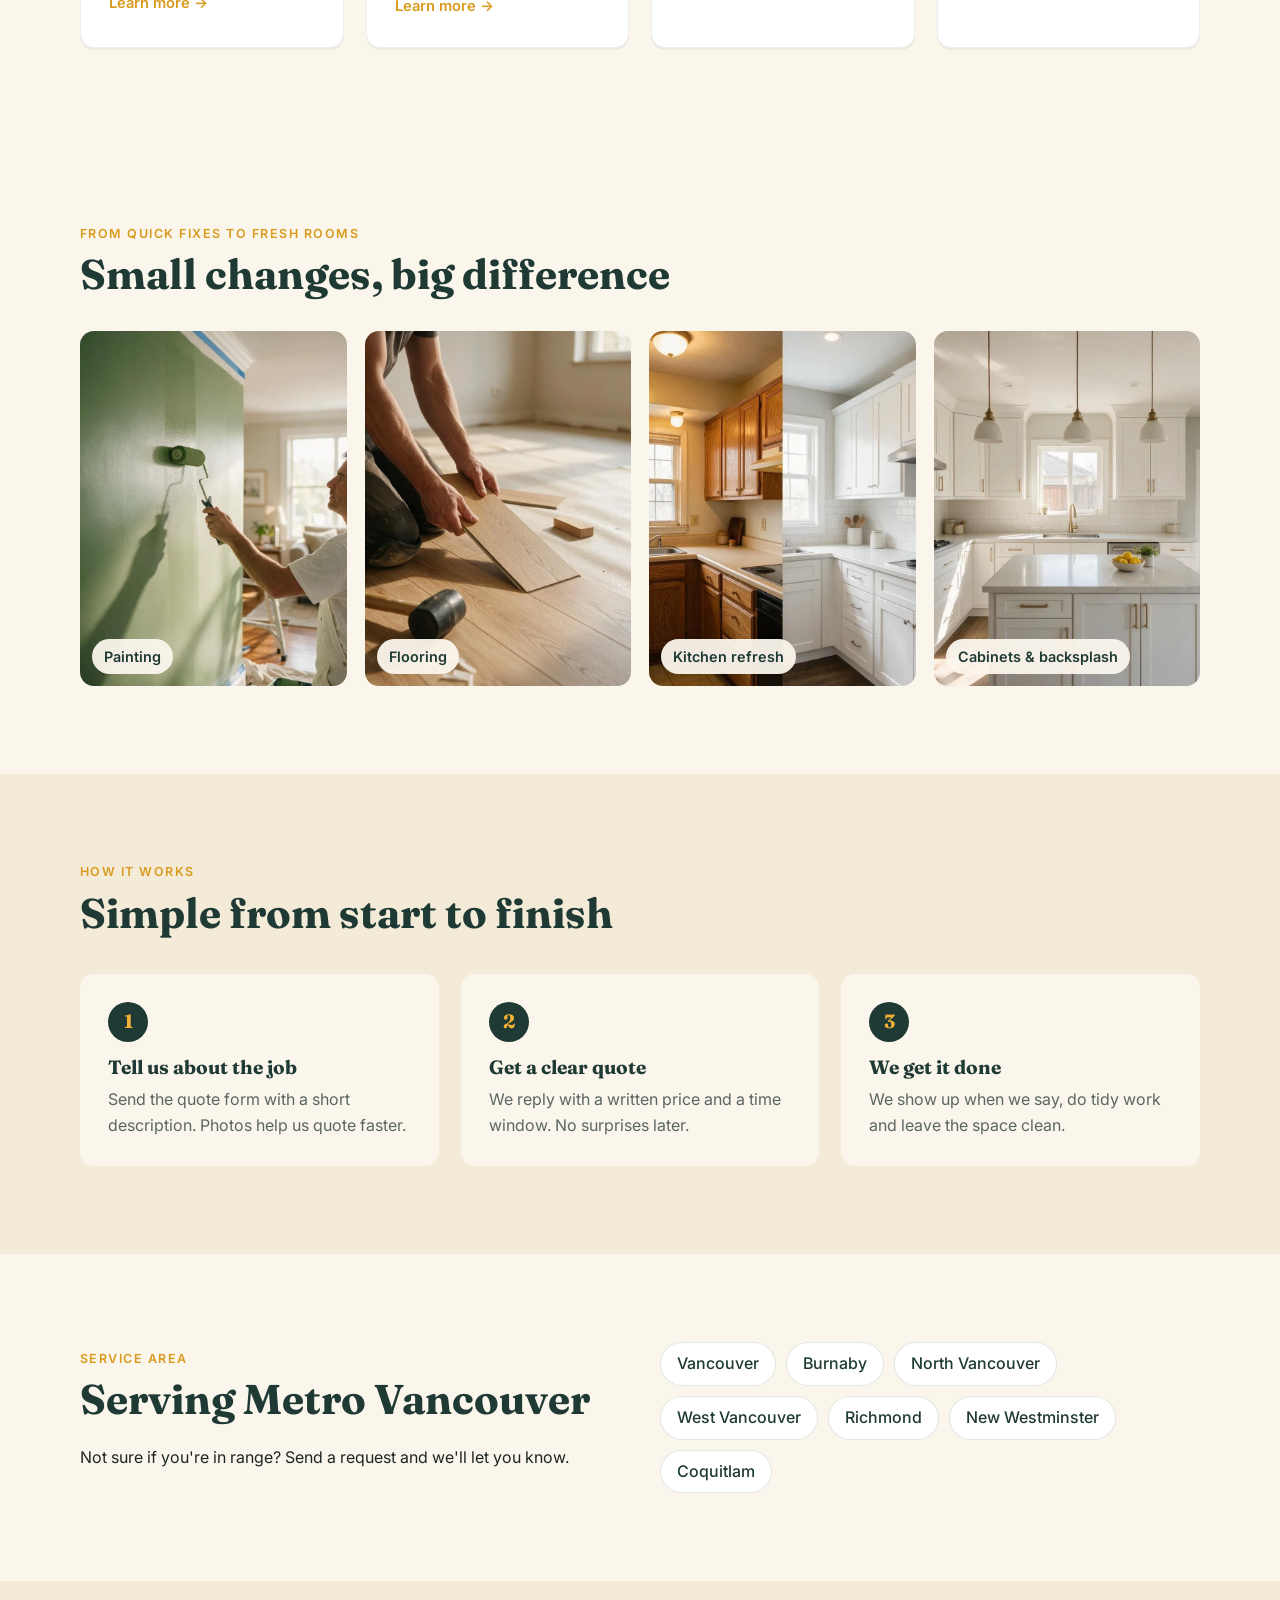
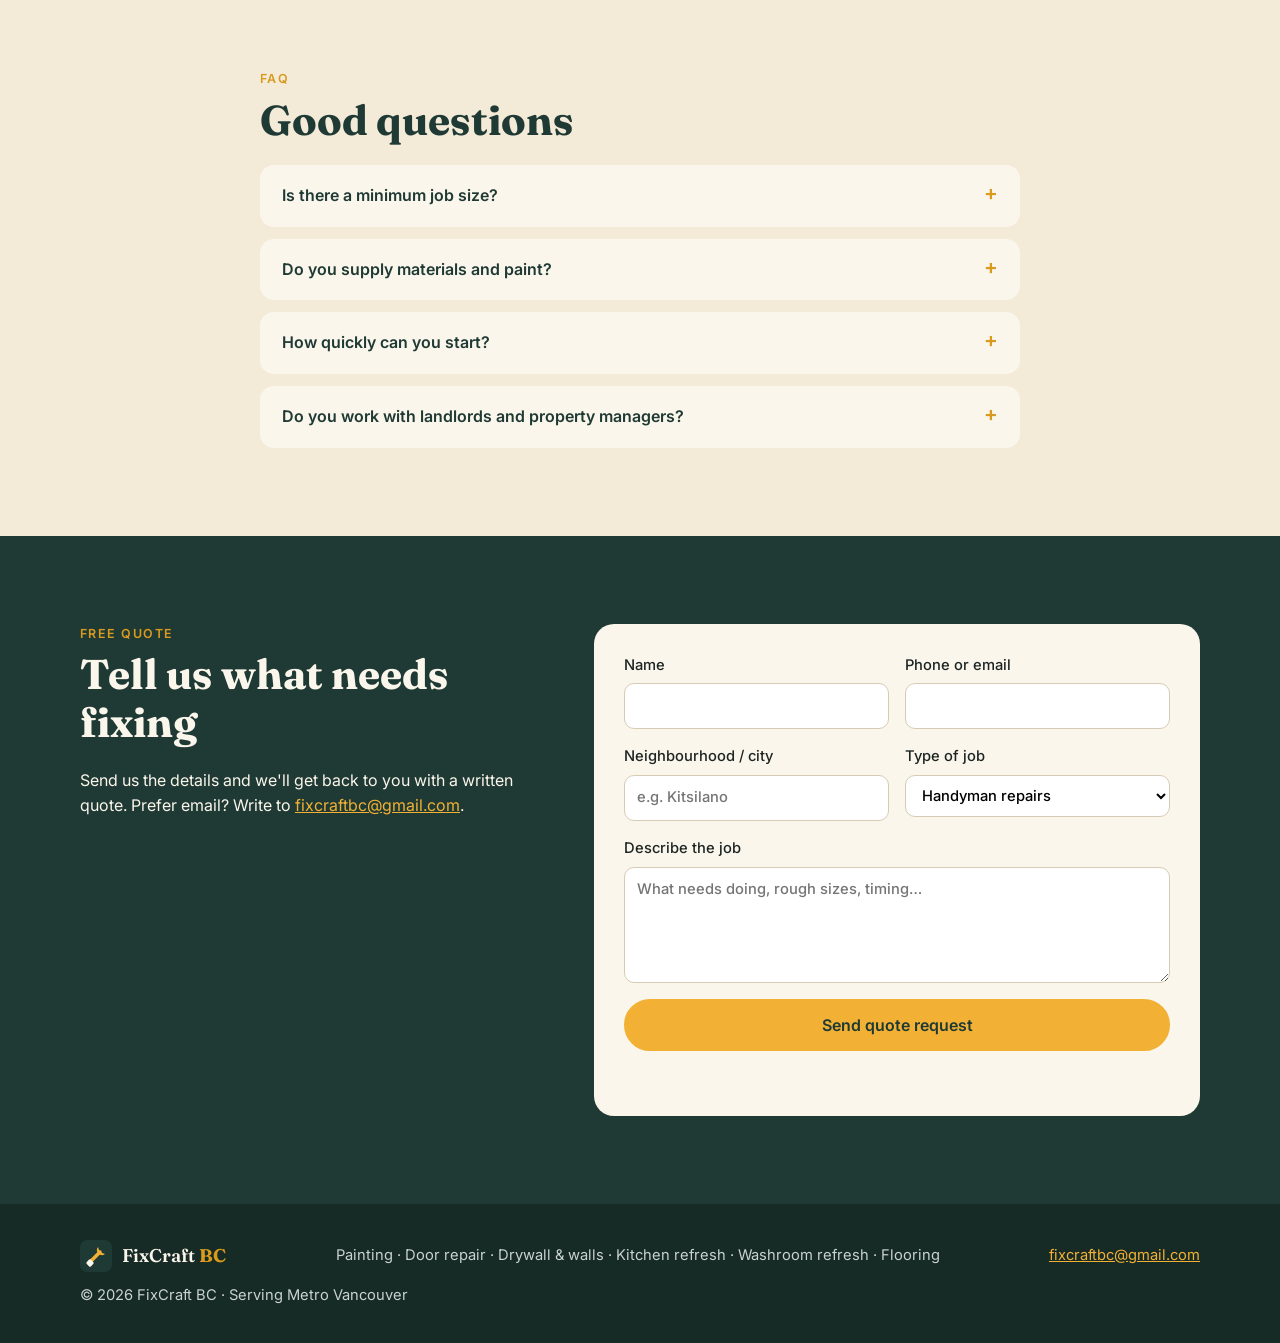
==== commit 90246d3c: "Send quote form to email via FormSubmit with mailto fallback Co-Authored-By: Claude Opus 5.5 <norepl" ====
--- a/index.html
+++ b/index.html
@@ -346,7 +346,7 @@
           <div>
             <p class="eyebrow">Free quote</p>
             <h2>Tell us what needs fixing</h2>
-            <p>Fill this in and your email app will open with the details ready to send. Prefer email? Write to
+            <p>Send us the details and we'll get back to you with a written quote. Prefer email? Write to
               <a href="mailto:fixcraftbc@gmail.com">fixcraftbc@gmail.com</a>.</p>
           </div>
           <form id="quote-form" class="quote-form">
@@ -365,7 +365,9 @@
               </select>
             </label>
             <label class="full">Describe the job<textarea name="details" rows="4" required placeholder="What needs doing, rough sizes, timing…"></textarea></label>
+            <input type="text" name="_honey" class="hp" tabindex="-1" autocomplete="off" aria-hidden="true">
             <button class="btn full" type="submit">Send quote request</button>
+            <p class="form-status full" role="status" aria-live="polite"></p>
           </form>
         </div>
       </section>
--- a/styles.css
+++ b/styles.css
@@ -138,6 +138,12 @@
 }
 .quote-form input:focus, .quote-form select:focus, .quote-form textarea:focus { outline: 2px solid var(--amber); border-color: var(--amber); }
 .full { grid-column: 1 / -1; }
+
+.hp { position: absolute; left: -9999px; width: 1px; height: 1px; opacity: 0; }
+.form-status { margin: 0; font-weight: 500; min-height: 1.2em; }
+.form-status.ok { color: var(--green-2); }
+.form-status.err { color: #a33; }
+.quote-form button[disabled] { opacity: 0.7; cursor: wait; }
 
 /* Footer */
 .site-footer { background: #162a26; color: #c9d3cf; padding: 36px 0; font-size: 0.92rem; }
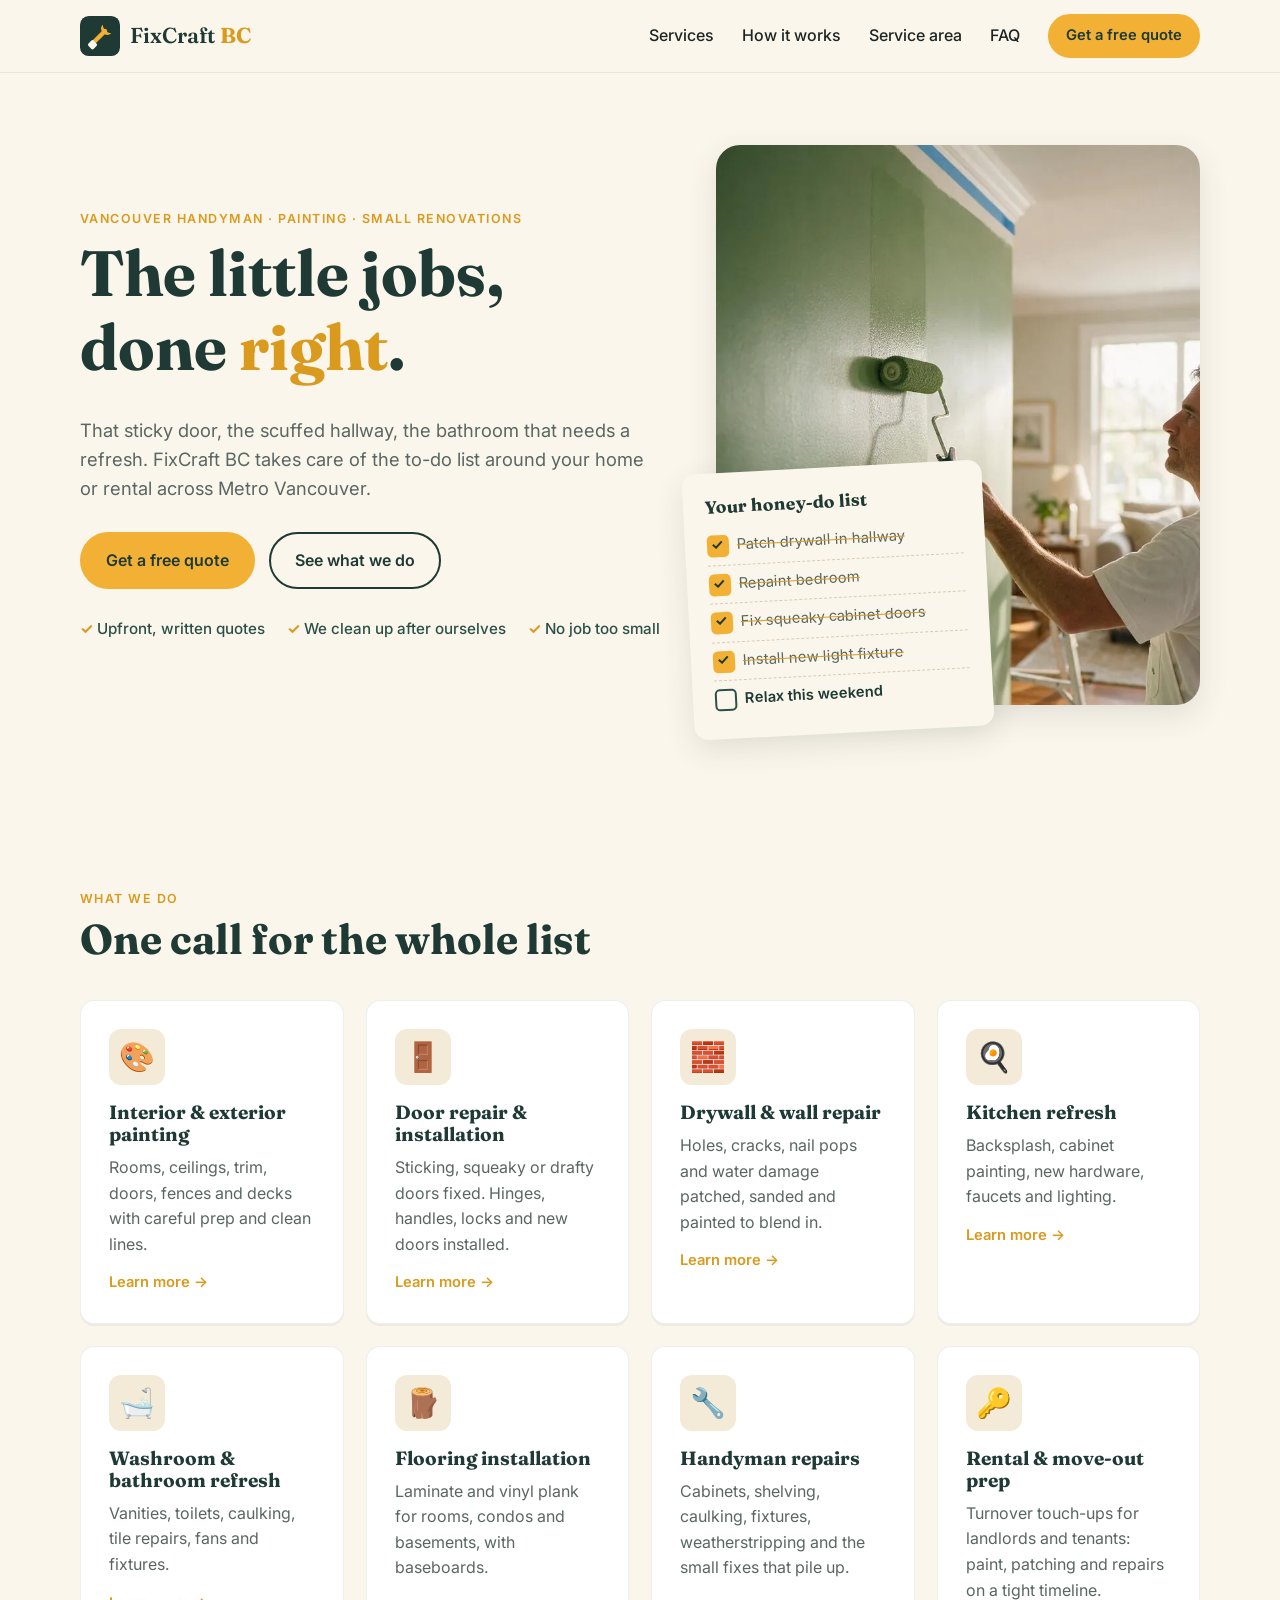
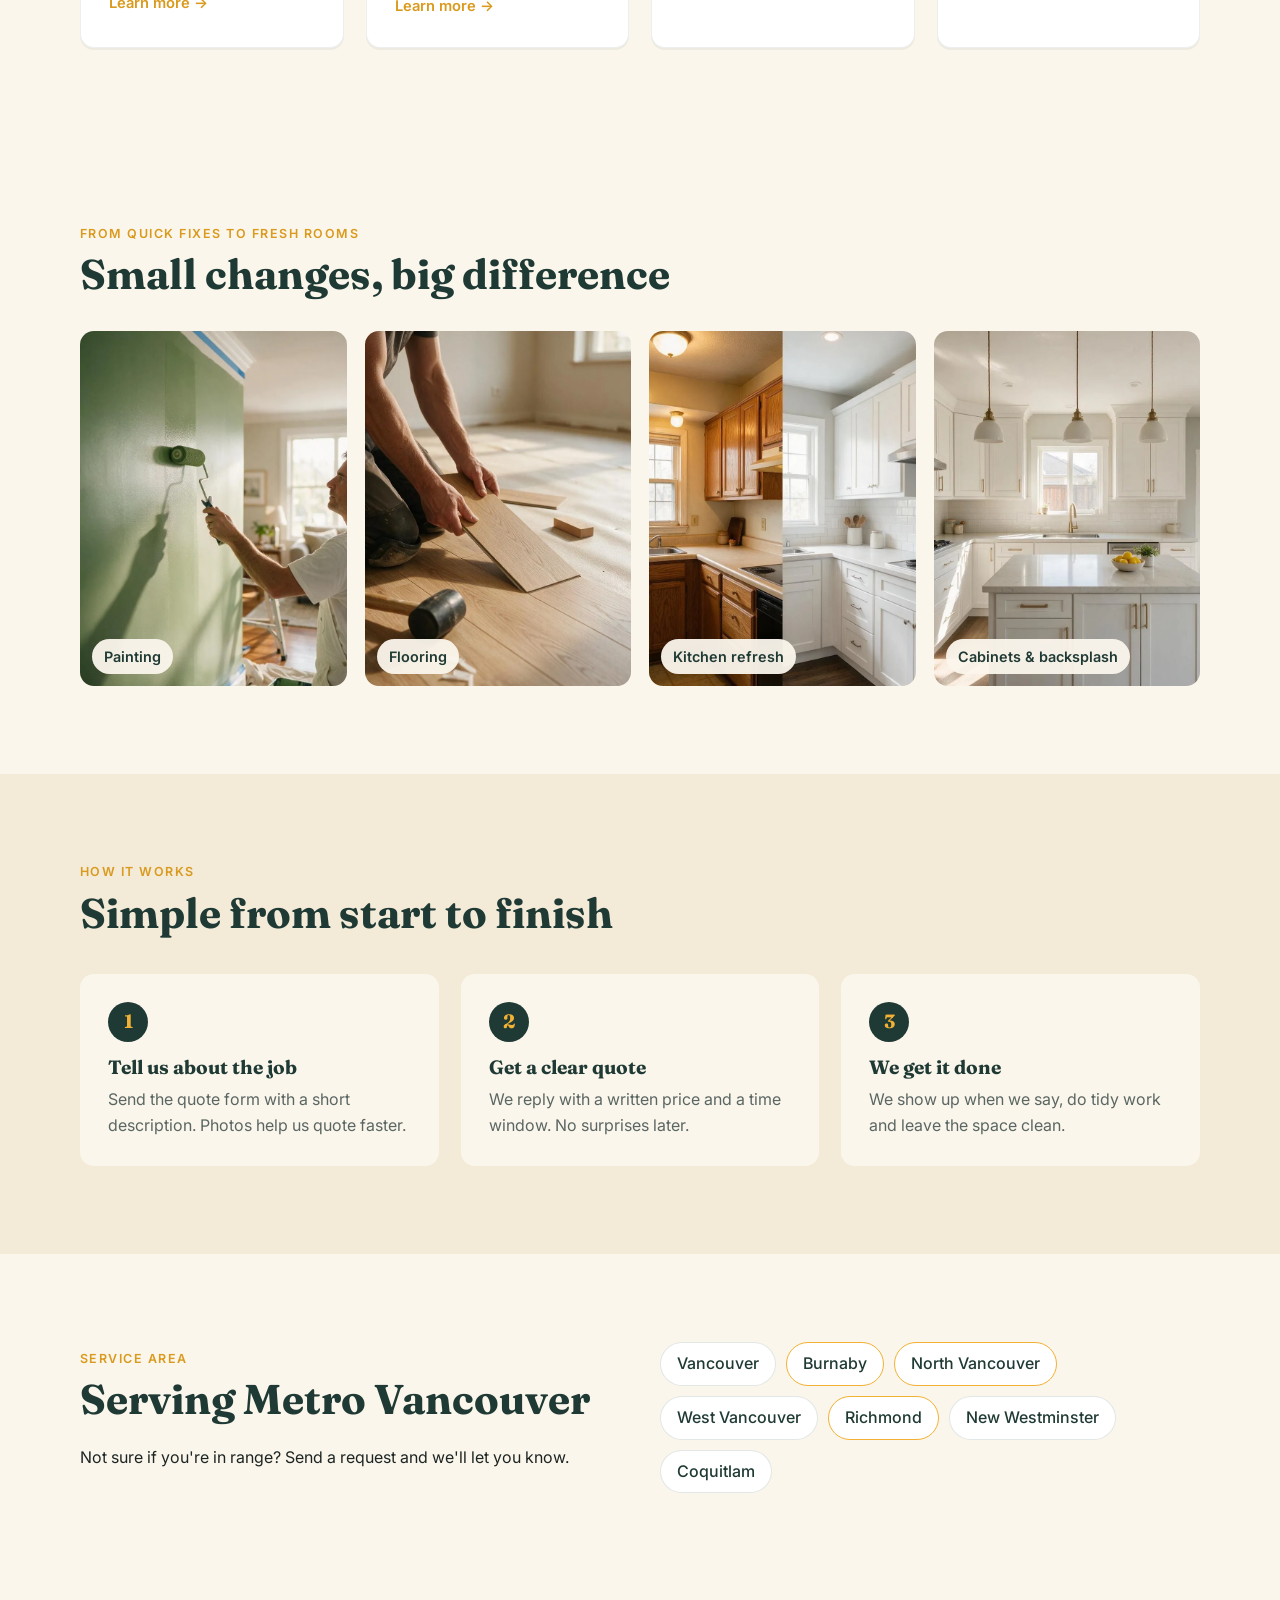
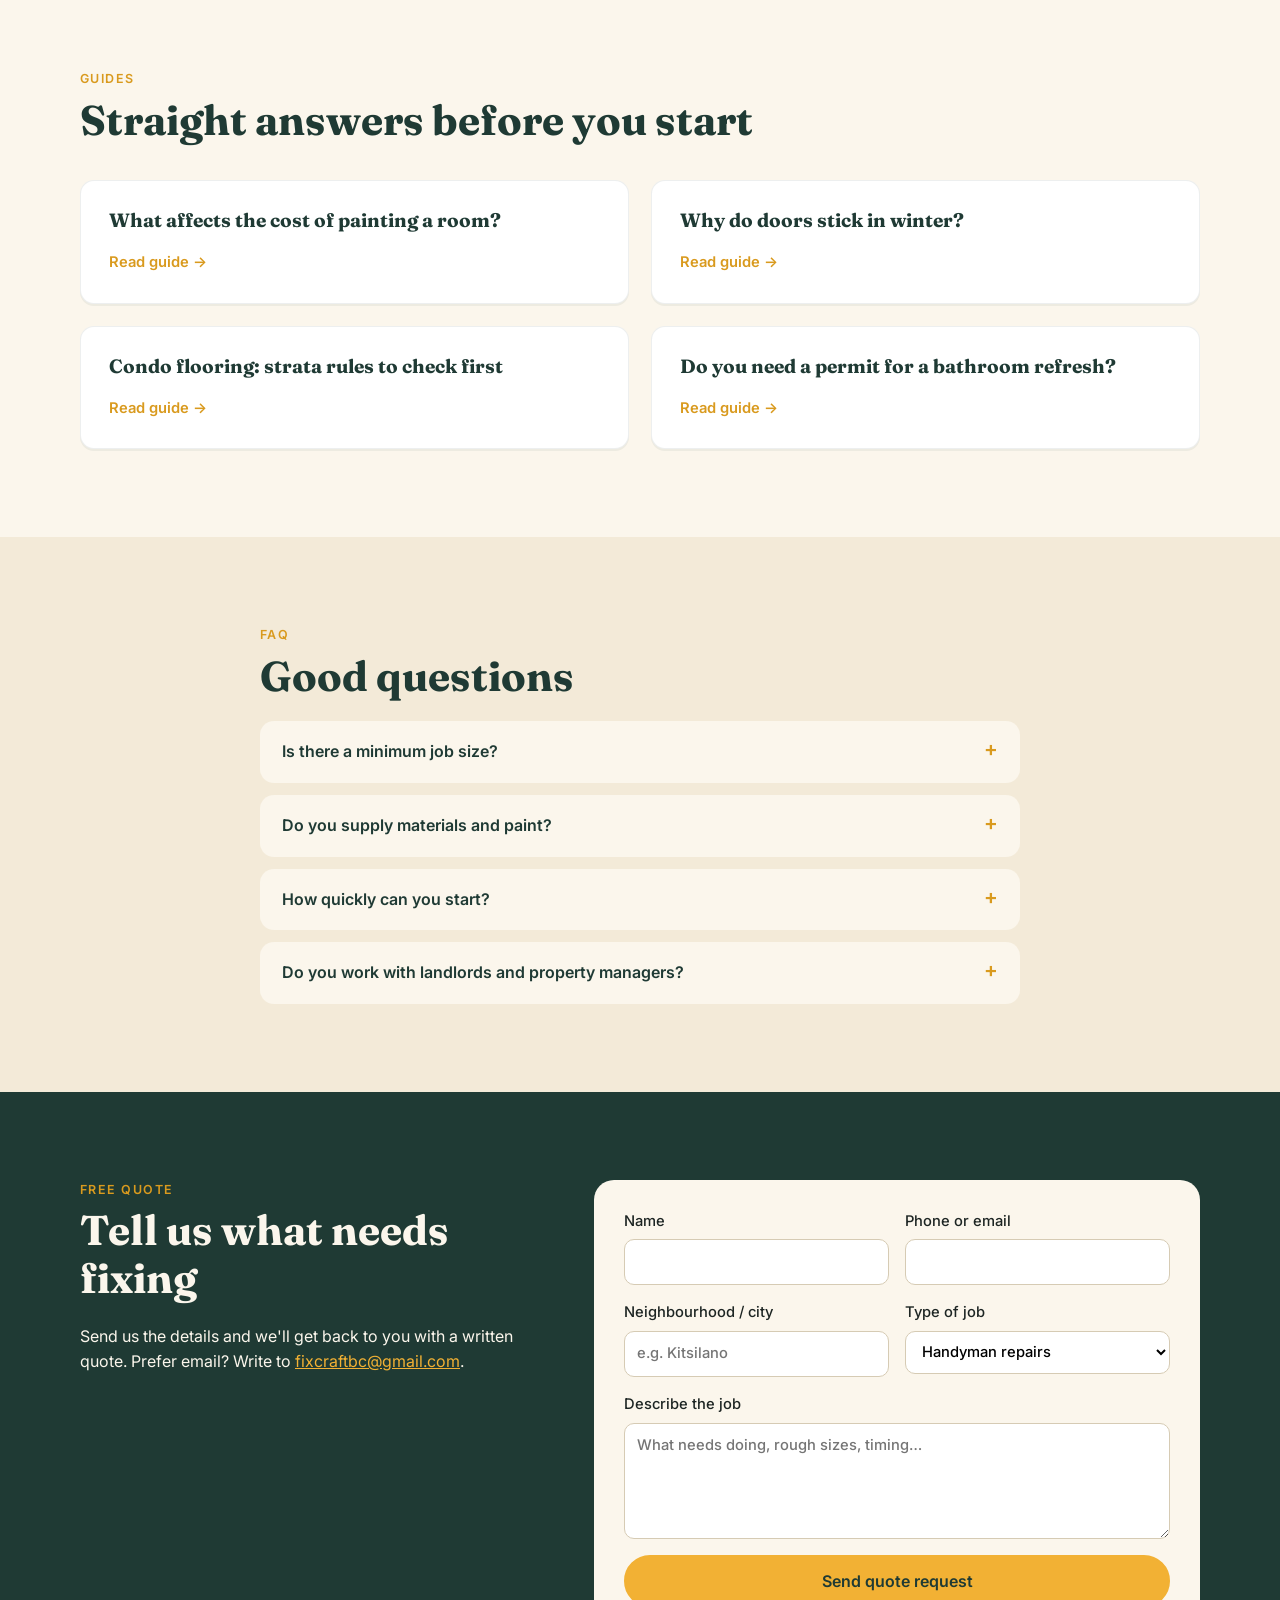
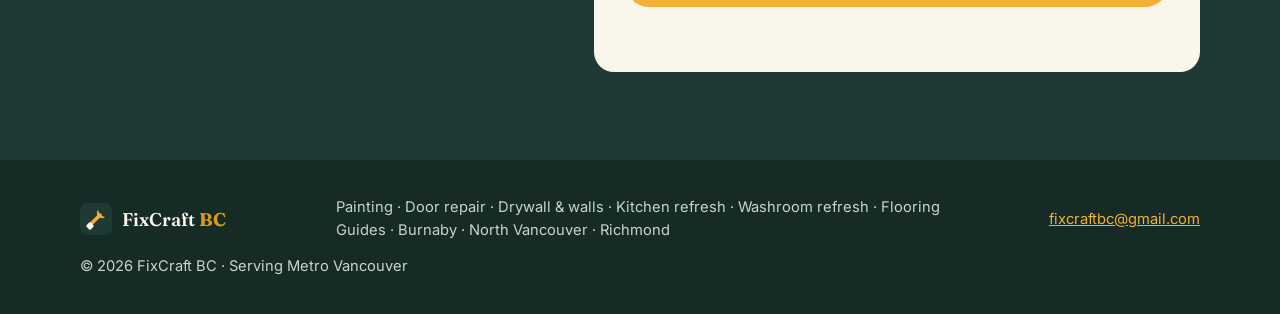
==== commit 3e2d29f3: "Add guides, Burnaby/North Vancouver/Richmond pages, internal links Co-Authored-By: Claude Opus 5.5 <" ====
--- a/index.html
+++ b/index.html
@@ -22,7 +22,7 @@
     <link rel="preconnect" href="https://fonts.googleapis.com">
     <link rel="preconnect" href="https://fonts.gstatic.com" crossorigin>
     <link href="https://fonts.googleapis.com/css2?family=Fraunces:opsz,wght@9..144,600;9..144,700&family=Inter:wght@400;500;600&display=swap" rel="stylesheet">
-    <link rel="stylesheet" href="./styles.css">
+    <link rel="stylesheet" href="./styles.css?v=5">
     <script type="application/ld+json">
 {
   "@context": "https://schema.org",
@@ -308,13 +308,26 @@
           </div>
           <ul class="area-list">
             <li>Vancouver</li>
-            <li>Burnaby</li>
-            <li>North Vancouver</li>
+            <li><a href="./burnaby/">Burnaby</a></li>
+            <li><a href="./north-vancouver/">North Vancouver</a></li>
             <li>West Vancouver</li>
-            <li>Richmond</li>
+            <li><a href="./richmond/">Richmond</a></li>
             <li>New Westminster</li>
             <li>Coquitlam</li>
           </ul>
+        </div>
+      </section>
+
+      <section class="section guides-home">
+        <div class="container">
+          <p class="eyebrow">Guides</p>
+          <h2>Straight answers before you start</h2>
+          <div class="cards guide-cards">
+            <a class="card card-link" href="./guides/cost-to-paint-a-room-vancouver/"><h3>What affects the cost of painting a room?</h3><span class="more">Read guide →</span></a>
+            <a class="card card-link" href="./guides/why-doors-stick-in-winter/"><h3>Why do doors stick in winter?</h3><span class="more">Read guide →</span></a>
+            <a class="card card-link" href="./guides/strata-flooring-rules-vancouver/"><h3>Condo flooring: strata rules to check first</h3><span class="more">Read guide →</span></a>
+            <a class="card card-link" href="./guides/bathroom-refresh-permits-vancouver/"><h3>Do you need a permit for a bathroom refresh?</h3><span class="more">Read guide →</span></a>
+          </div>
         </div>
       </section>
 
@@ -365,7 +378,7 @@
               </select>
             </label>
             <label class="full">Describe the job<textarea name="details" rows="4" required placeholder="What needs doing, rough sizes, timing…"></textarea></label>
-            <input type="text" name="_honey" class="hp" tabindex="-1" autocomplete="off" aria-hidden="true">
+            <input type="text" name="_honey" class="hp" style="display:none" tabindex="-1" autocomplete="off" aria-hidden="true">
             <button class="btn full" type="submit">Send quote request</button>
             <p class="form-status full" role="status" aria-live="polite"></p>
           </form>
@@ -379,12 +392,12 @@
           <img src="./logo.svg" alt="" width="32" height="32">
           <span>FixCraft <strong>BC</strong></span>
         </div>
-        <p class="footer-links"><a href="./painting/">Painting</a> · <a href="./door-repair/">Door repair</a> · <a href="./drywall-repair/">Drywall & walls</a> · <a href="./kitchen-renovation/">Kitchen refresh</a> · <a href="./bathroom-renovation/">Washroom refresh</a> · <a href="./flooring/">Flooring</a></p>
+        <p class="footer-links"><a href="./painting/">Painting</a> · <a href="./door-repair/">Door repair</a> · <a href="./drywall-repair/">Drywall & walls</a> · <a href="./kitchen-renovation/">Kitchen refresh</a> · <a href="./bathroom-renovation/">Washroom refresh</a> · <a href="./flooring/">Flooring</a><br><a href="./guides/">Guides</a> · <a href="./burnaby/">Burnaby</a> · <a href="./north-vancouver/">North Vancouver</a> · <a href="./richmond/">Richmond</a></p>
         <p><a href="mailto:fixcraftbc@gmail.com">fixcraftbc@gmail.com</a></p>
         <p class="copy">© <span id="year">2026</span> FixCraft BC · Serving Metro Vancouver</p>
       </div>
     </footer>
 
-    <script src="./script.js"></script>
+    <script src="./script.js?v=5"></script>
   </body>
 </html>
--- a/styles.css
+++ b/styles.css
@@ -144,6 +144,25 @@
 .form-status.ok { color: var(--green-2); }
 .form-status.err { color: #a33; }
 .quote-form button[disabled] { opacity: 0.7; cursor: wait; }
+
+/* Guides & city pages */
+.guide h1 { font-size: clamp(2rem, 4vw, 2.8rem); }
+.guide h2 { margin-top: 1.6em; font-size: 1.5rem; }
+.guide p, .guide li { color: #3b4542; }
+.guide ul { padding-left: 1.2em; }
+.guide li { margin: 6px 0; }
+.updated { color: var(--muted); font-size: 0.9rem; margin-top: -0.4em; }
+.answer { background: var(--sand); border-left: 4px solid var(--amber); padding: 16px 20px; border-radius: 10px; margin: 20px 0 8px; }
+.note { font-size: 0.9rem; color: var(--muted); margin-top: 24px; }
+.guide-cta { margin-top: 36px; padding: 24px; background: #fff; border: 1px solid rgba(31,58,52,0.1); border-radius: var(--radius); }
+.guide-cta p { margin-top: 0; }
+.guide-cards { grid-template-columns: repeat(2, 1fr); }
+.guide-cards h3 { margin-bottom: 0.3em; }
+.city-cards { grid-template-columns: repeat(3, 1fr); }
+.guide-link { font-weight: 500; }
+.area-list a { color: inherit; text-decoration: none; }
+.area-list li:has(a) { border-color: var(--amber); }
+.other-areas { padding: 24px 0 40px; color: var(--muted); }
 
 /* Footer */
 .site-footer { background: #162a26; color: #c9d3cf; padding: 36px 0; font-size: 0.92rem; }
@@ -216,7 +235,7 @@
   .nav-links.open { display: flex; }
   .section { padding: 64px 0; }
   .hero { padding: 40px 0 64px; }
-  .cards, .steps, .quote-form { grid-template-columns: 1fr; }
+  .cards, .steps, .quote-form, .guide-cards, .city-cards { grid-template-columns: 1fr; }
   .hero-visual .todo { left: auto; right: -6px; bottom: -22px; width: 62%; padding: 12px 14px; }
   .hero-visual .todo li { font-size: 0.78rem; padding: 4px 0 4px 24px; }
   .hero-visual .todo li::before { top: 5px; width: 15px; height: 15px; }
